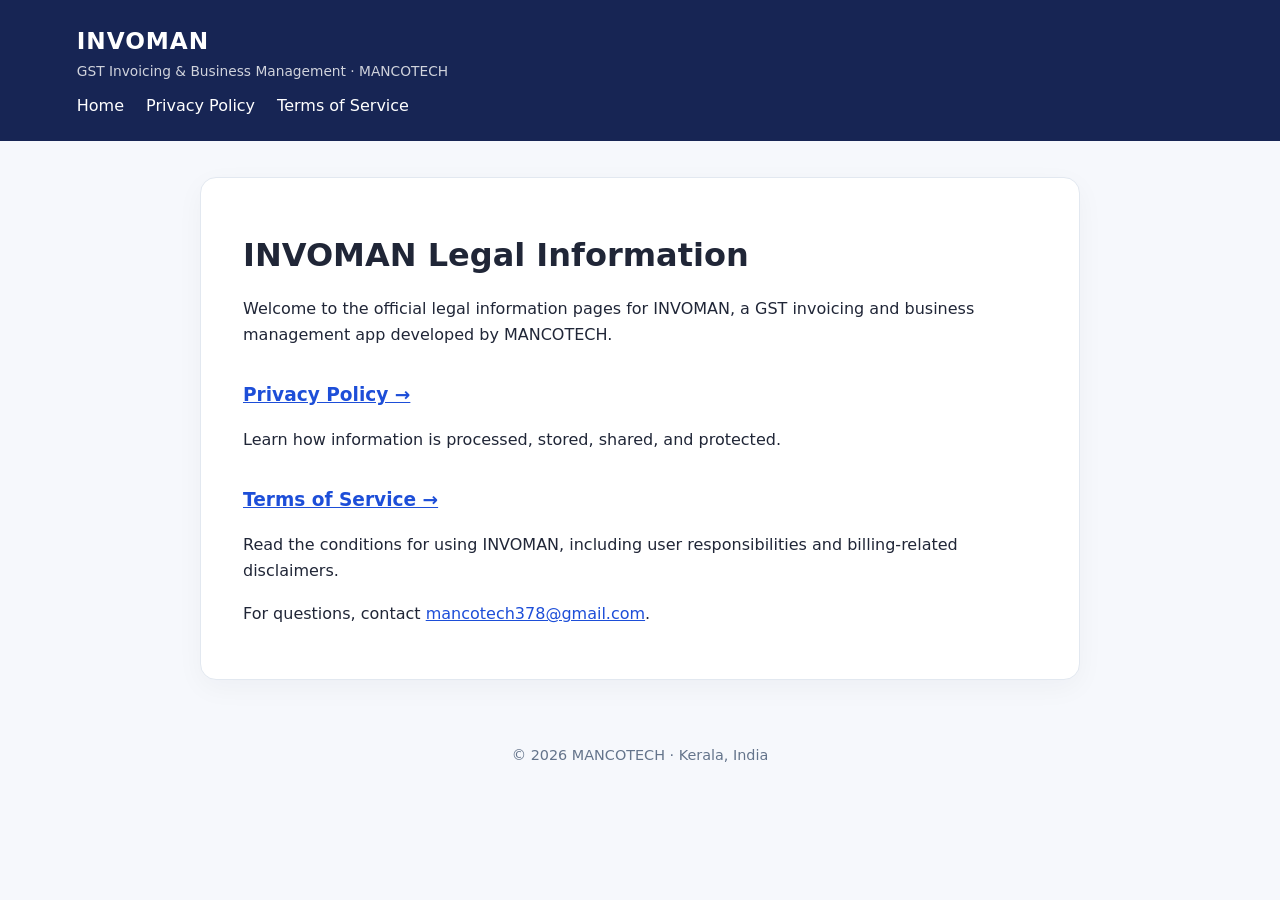
==== index.html @ ba594bb5 "Add files via upload" ====
<!doctype html><html lang="en"><head><meta charset="utf-8"><meta name="viewport" content="width=device-width,initial-scale=1"><meta name="description" content="INVOMAN legal information by MANCOTECH"><title>INVOMAN | Legal Information</title><link rel="stylesheet" href="style.css"></head><body><header><div class="brand">INVOMAN</div><div class="sub">GST Invoicing &amp; Business Management · MANCOTECH</div><nav><a href="index.html">Home</a><a href="privacy.html">Privacy Policy</a><a href="terms.html">Terms of Service</a></nav></header><main><h1>INVOMAN Legal Information</h1><p>Welcome to the official legal information pages for INVOMAN, a GST invoicing and business management app developed by MANCOTECH.</p><h2><a href="privacy.html">Privacy Policy →</a></h2><p>Learn how information is processed, stored, shared, and protected.</p><h2><a href="terms.html">Terms of Service →</a></h2><p>Read the conditions for using INVOMAN, including user responsibilities and billing-related disclaimers.</p><p>For questions, contact <a href="mailto:mancotech378@gmail.com">mancotech378@gmail.com</a>.</p></main><footer>© 2026 MANCOTECH · Kerala, India</footer></body></html>
---- style.css ----
:root{color-scheme:light;font-family:system-ui,-apple-system,Segoe UI,Roboto,Arial,sans-serif;color:#202637;background:#f6f8fc}*{box-sizing:border-box}body{margin:0;line-height:1.65}header{background:#172554;color:white;padding:22px 6%}header a{color:#fff;text-decoration:none}.brand{font-size:1.45rem;font-weight:800;letter-spacing:.04em}.sub{font-size:.86rem;opacity:.8}nav{margin-top:10px;display:flex;gap:22px;flex-wrap:wrap}main{max-width:880px;margin:36px auto;padding:36px 42px;background:white;border:1px solid #e2e8f0;border-radius:16px;box-shadow:0 8px 28px #0f172a0a}h1{font-size:2rem;line-height:1.2}h2{margin-top:32px;color:#172554;font-size:1.16rem}a{color:#1d4ed8}li{margin:4px 0}.meta{color:#64748b;font-size:.94rem}.notice{padding:12px 16px;background:#eff6ff;border-left:4px solid #2563eb;border-radius:6px}footer{text-align:center;padding:28px 16px;color:#64748b;font-size:.9rem}@media(max-width:650px){main{margin:12px;padding:22px 19px;border-radius:10px}h1{font-size:1.65rem}}
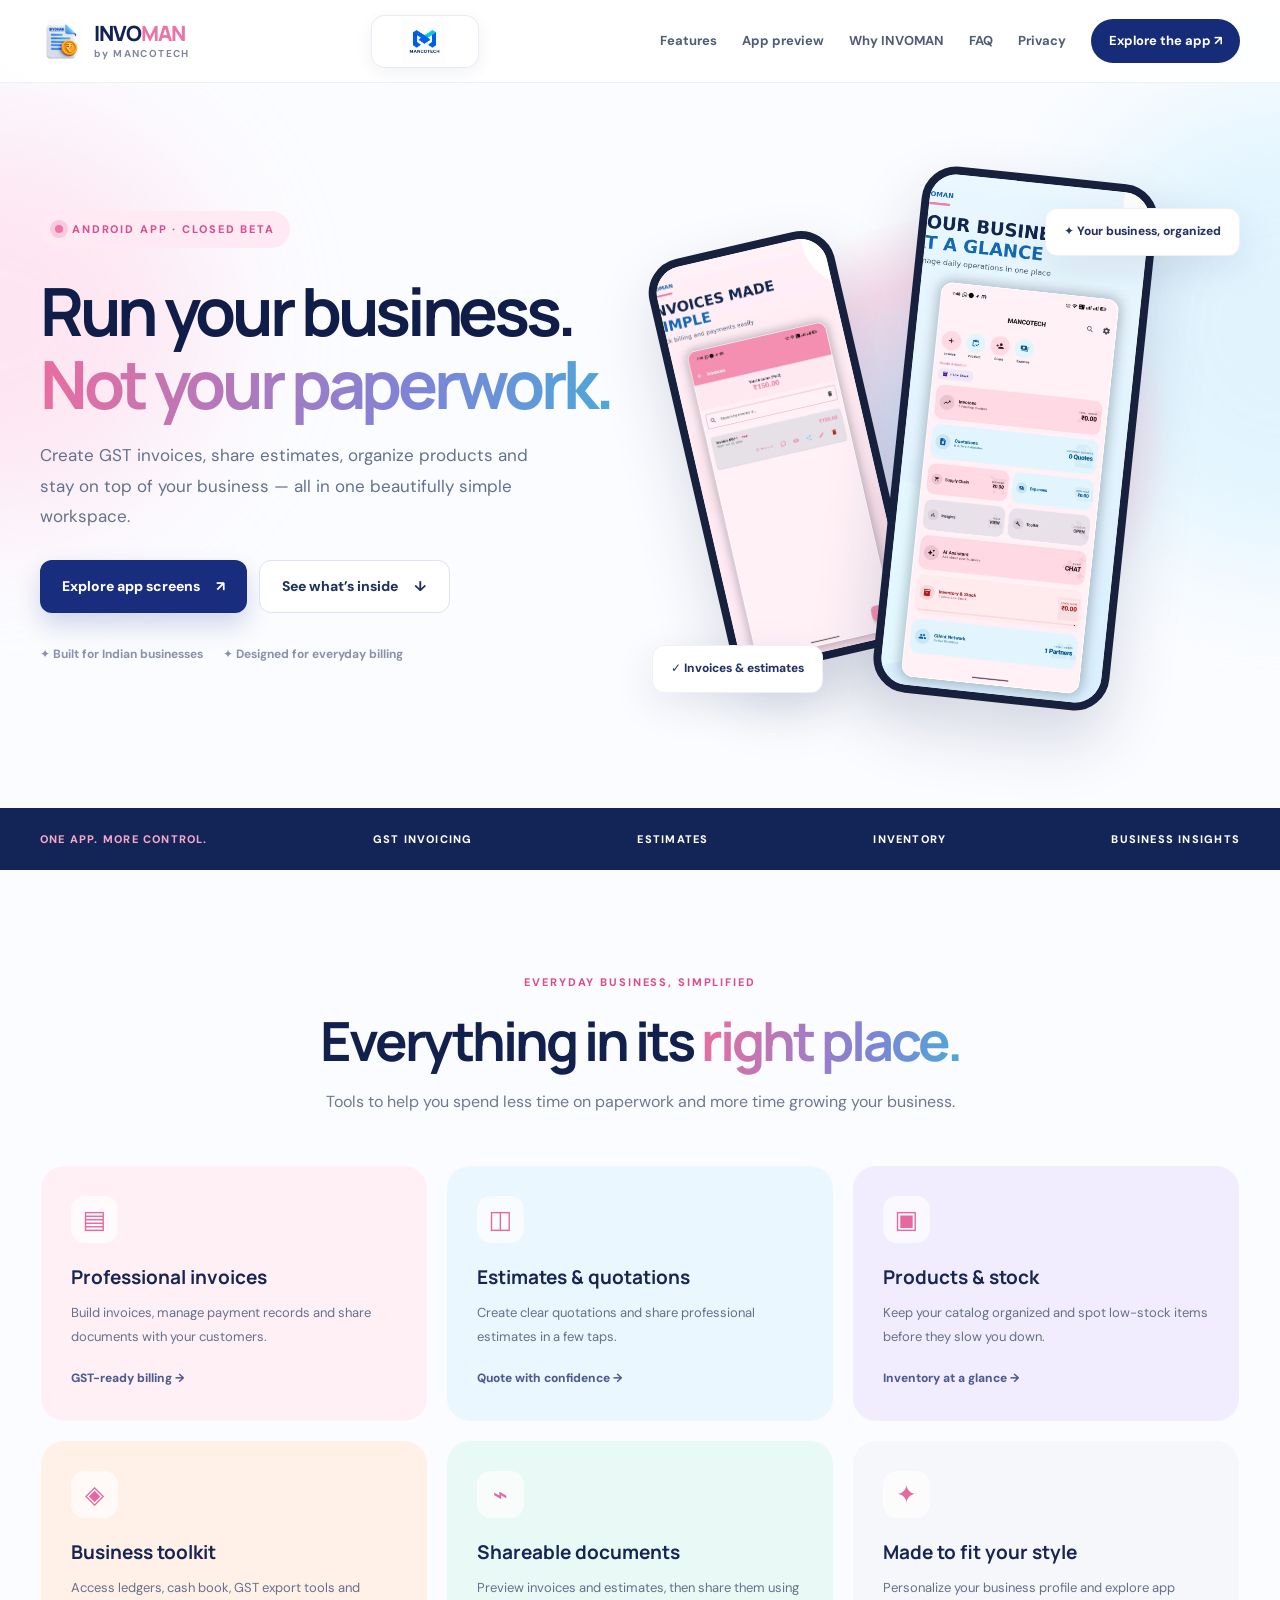
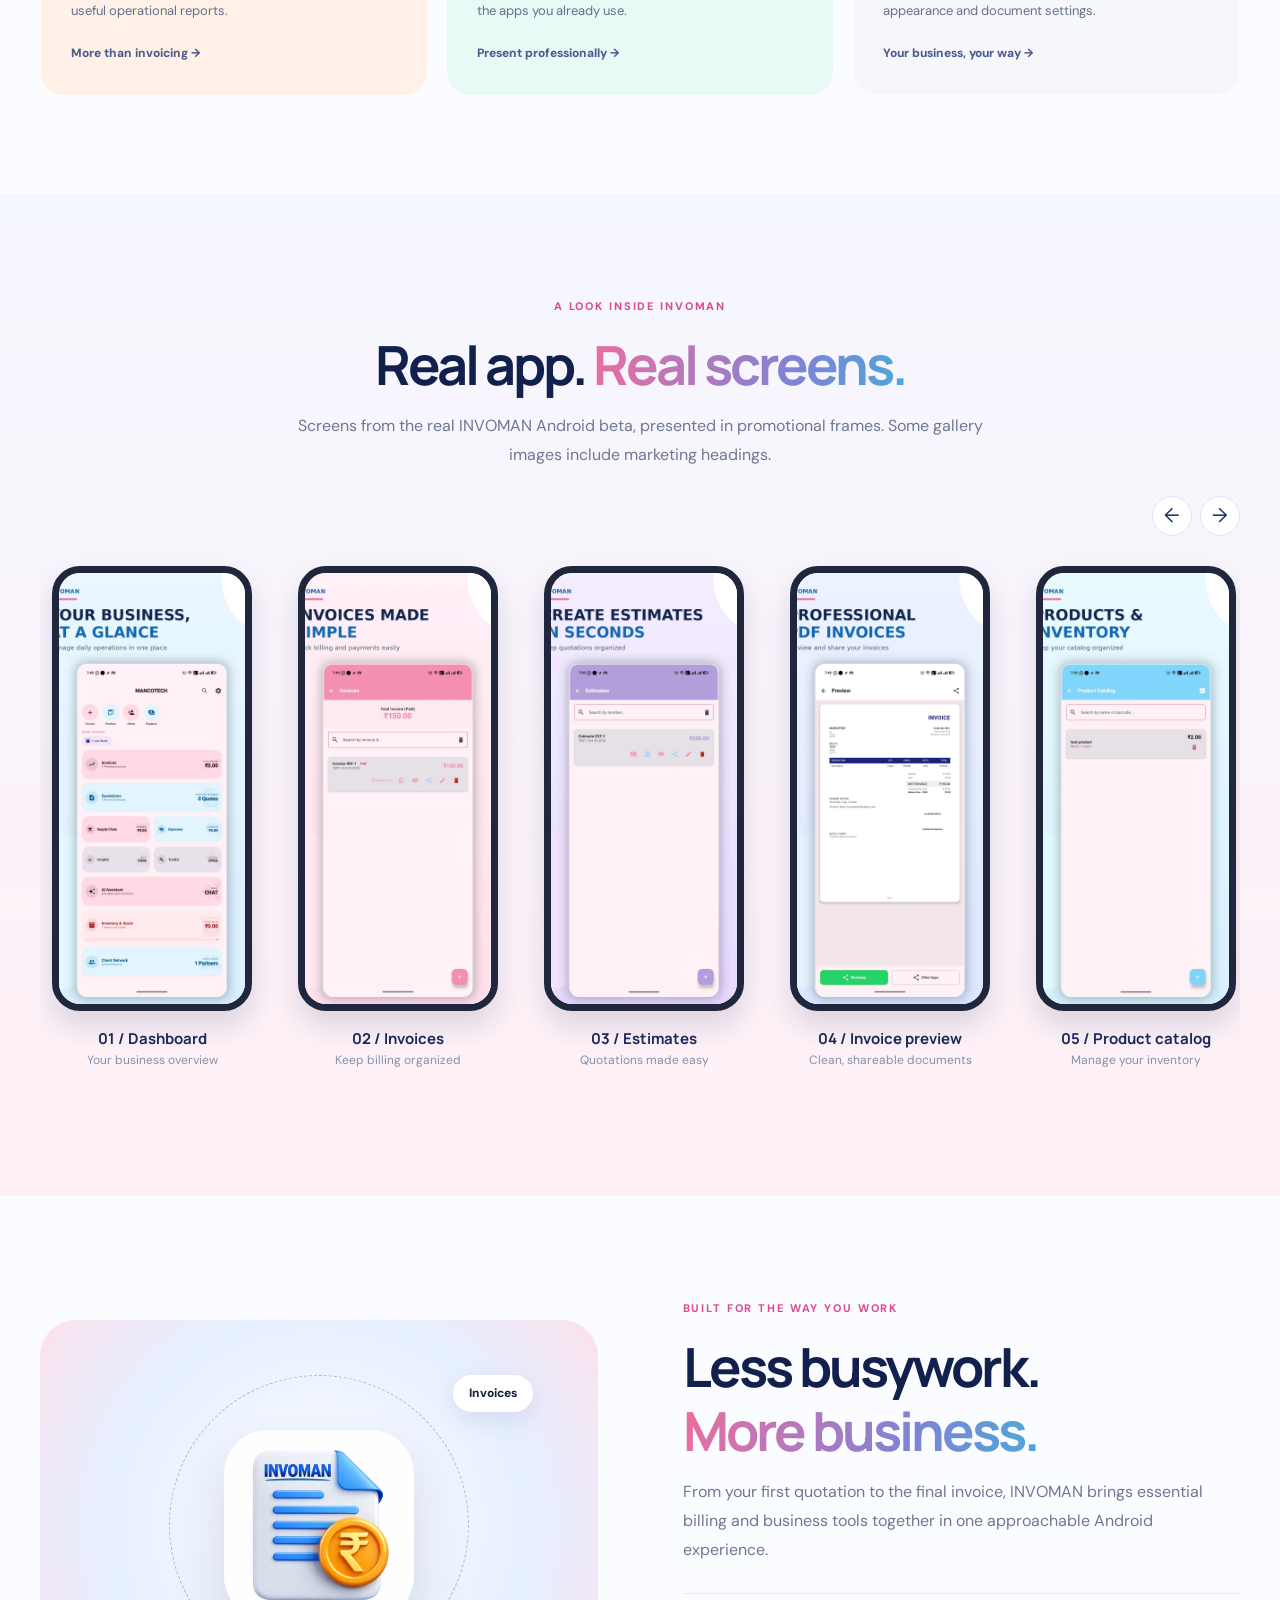
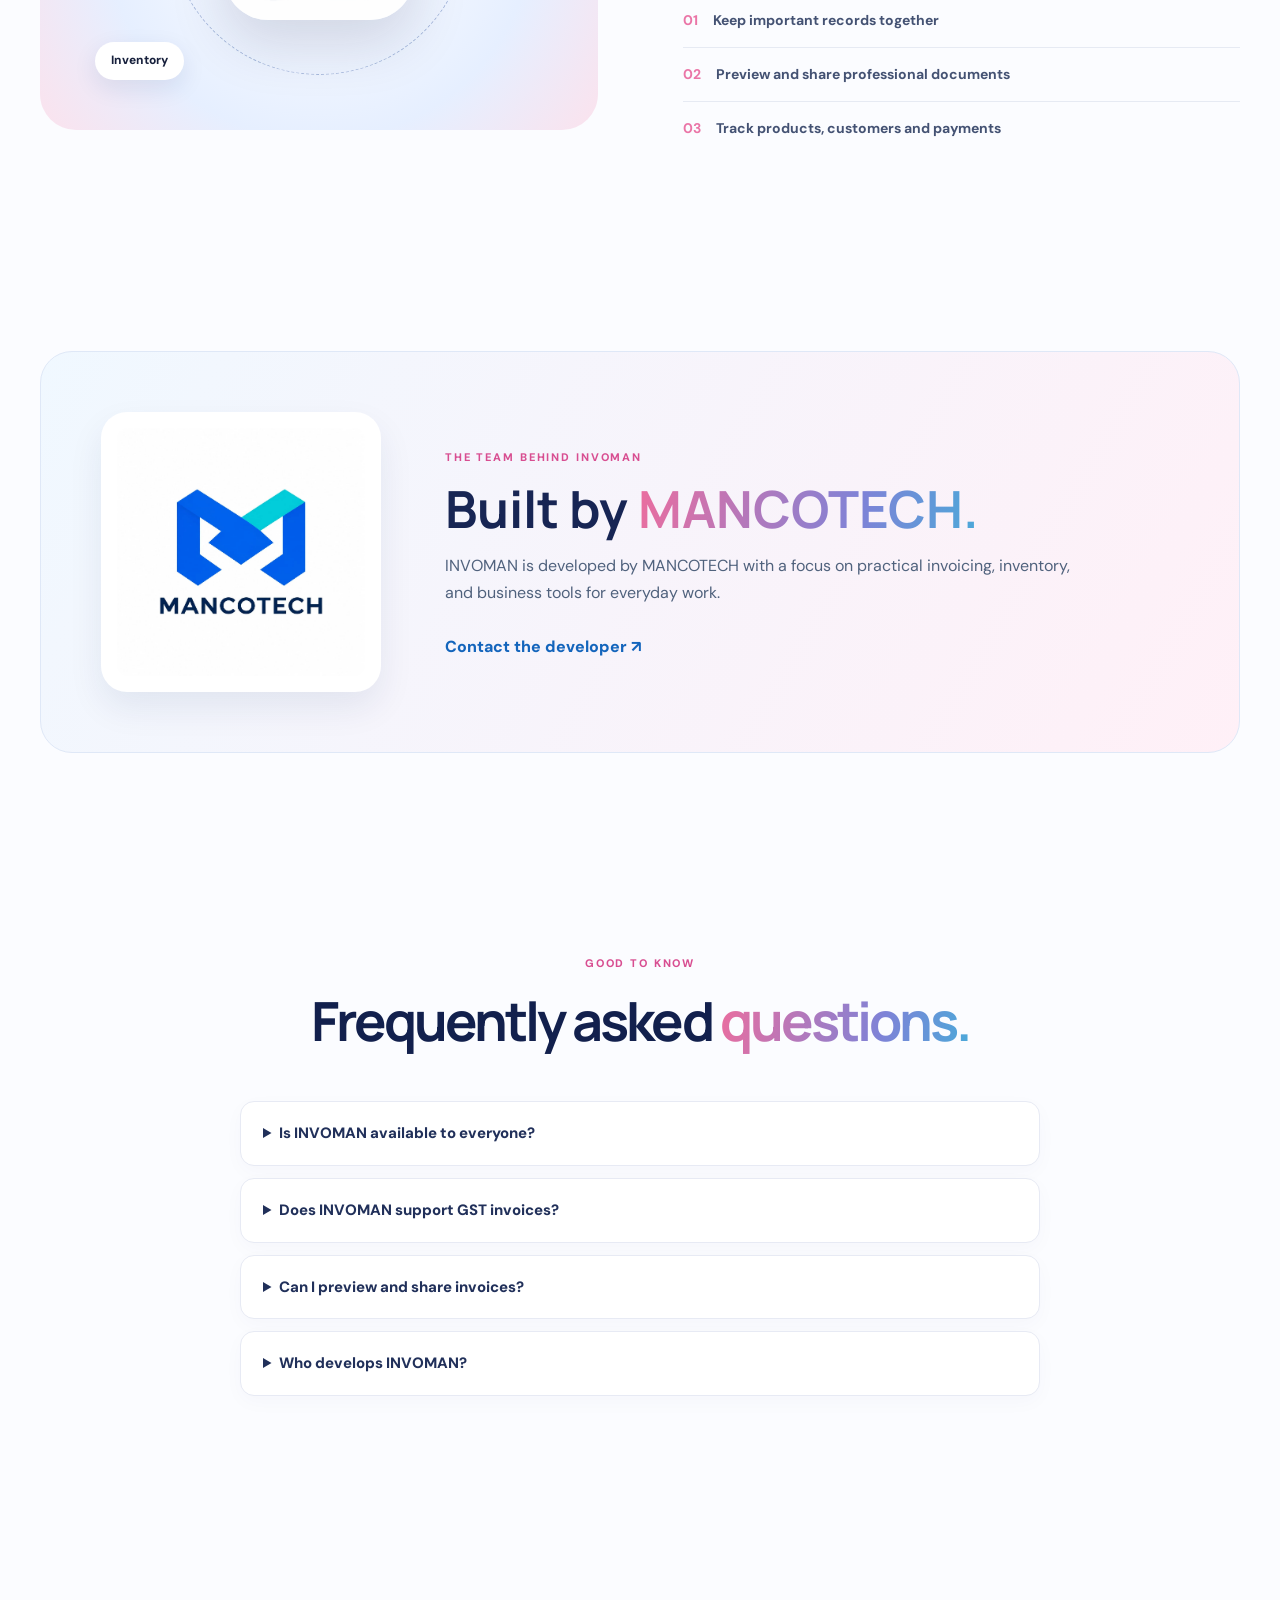
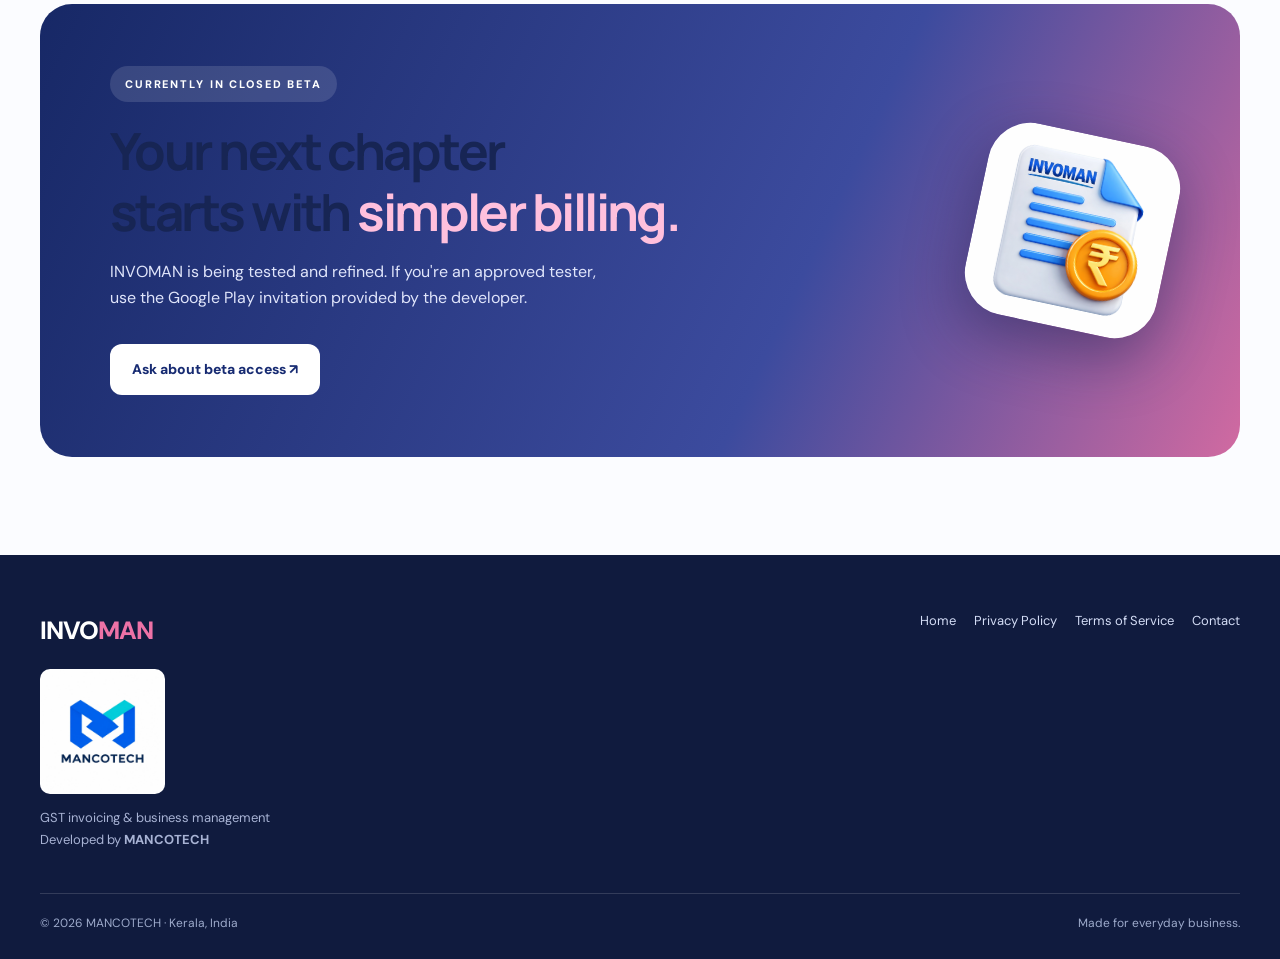
==== commit a87f816a: "Add files via upload" ====
--- a/index.html
+++ b/index.html
@@ -1 +1,14 @@
-<!doctype html><html lang="en"><head><meta charset="utf-8"><meta name="viewport" content="width=device-width,initial-scale=1"><meta name="description" content="INVOMAN legal information by MANCOTECH"><title>INVOMAN | Legal Information</title><link rel="stylesheet" href="style.css"></head><body><header><div class="brand">INVOMAN</div><div class="sub">GST Invoicing &amp; Business Management · MANCOTECH</div><nav><a href="index.html">Home</a><a href="privacy.html">Privacy Policy</a><a href="terms.html">Terms of Service</a></nav></header><main><h1>INVOMAN Legal Information</h1><p>Welcome to the official legal information pages for INVOMAN, a GST invoicing and business management app developed by MANCOTECH.</p><h2><a href="privacy.html">Privacy Policy →</a></h2><p>Learn how information is processed, stored, shared, and protected.</p><h2><a href="terms.html">Terms of Service →</a></h2><p>Read the conditions for using INVOMAN, including user responsibilities and billing-related disclaimers.</p><p>For questions, contact <a href="mailto:mancotech378@gmail.com">mancotech378@gmail.com</a>.</p></main><footer>© 2026 MANCOTECH · Kerala, India</footer></body></html>
+<!doctype html>
+<html lang="en"><head><meta charset="utf-8"><meta name="viewport" content="width=device-width,initial-scale=1"><meta name="theme-color" content="#0e1534"><meta name="description" content="INVOMAN by MANCOTECH — GST invoices, estimates, inventory and business management in one Android app."><meta property="og:title" content="INVOMAN — Smarter business, simpler billing"><meta property="og:description" content="Invoices, estimates, inventory and business insights in one place."><meta property="og:image" content="assets/invoman-icon.png"><title>INVOMAN | Smart Invoicing & Business Management</title><link rel="icon" href="assets/invoman-icon.png"><link rel="stylesheet" href="style.css"><script defer src="main.js"></script></head>
+<body class="landing"><div class="ambient ambient-one"></div><div class="ambient ambient-two"></div>
+<header class="site-header"><div class="wrap header-inner"><a class="brand-link" href="index.html" aria-label="INVOMAN home"><img src="assets/invoman-icon.png" alt="INVOMAN app icon"><span>INVO<span class="brand-pink">MAN</span><small>by <strong>MANCOTECH</strong></small></span></a><a class="maker-logo" href="#developer" aria-label="MANCOTECH developer"><img src="assets/mancotech-logo.webp" alt="MANCOTECH official logo"></a><button class="menu-toggle" aria-label="Open navigation" aria-expanded="false">☰</button><nav class="site-nav" aria-label="Main navigation"><a href="#features">Features</a><a href="#screenshots">App preview</a><a href="#why">Why INVOMAN</a><a href="#faq">FAQ</a><a href="privacy.html">Privacy</a><a class="nav-cta" href="#download">Explore the app ↗</a></nav></div></header>
+<main><section class="hero wrap"><div class="hero-copy"><span class="eyebrow"><span class="pulse"></span> ANDROID APP · CLOSED BETA</span><h1>Run your business.<br><span class="gradient-text">Not your paperwork.</span></h1><p class="hero-desc">Create GST invoices, share estimates, organize products and stay on top of your business — all in one beautifully simple workspace.</p><div class="hero-actions"><a class="btn btn-primary" href="#screenshots">Explore app screens <span>↗</span></a><a class="btn btn-outline" href="#features">See what’s inside <span>↓</span></a></div><div class="hero-trust"><span>✦ Built for Indian businesses</span><span>✦ Designed for everyday billing</span></div></div><div class="hero-art" aria-label="INVOMAN app preview"><div class="hero-glow"></div><div class="floating-chip chip-top">✦ Your business, organized</div><div class="phone phone-main"><img src="assets/screenshots/dashboard.webp" alt="Actual INVOMAN dashboard screenshot"></div><div class="phone phone-side"><img src="assets/screenshots/invoices.webp" alt="Actual INVOMAN invoice list screenshot"></div><div class="floating-chip chip-bottom">✓ Invoices & estimates</div></div></section>
+<section class="strip"><div class="wrap strip-inner"><span>ONE APP. MORE CONTROL.</span><span>GST INVOICING</span><span>ESTIMATES</span><span>INVENTORY</span><span>BUSINESS INSIGHTS</span></div></section>
+<section class="section wrap" id="features"><div class="section-heading"><span class="kicker">EVERYDAY BUSINESS, SIMPLIFIED</span><h2>Everything in its <span class="gradient-text">right place.</span></h2><p>Tools to help you spend less time on paperwork and more time growing your business.</p></div><div class="features-grid"><article class="feature-card pink"><div class="feature-icon">▤</div><h3>Professional invoices</h3><p>Build invoices, manage payment records and share documents with your customers.</p><span>GST-ready billing →</span></article><article class="feature-card blue"><div class="feature-icon">◫</div><h3>Estimates & quotations</h3><p>Create clear quotations and share professional estimates in a few taps.</p><span>Quote with confidence →</span></article><article class="feature-card lavender"><div class="feature-icon">▣</div><h3>Products & stock</h3><p>Keep your catalog organized and spot low-stock items before they slow you down.</p><span>Inventory at a glance →</span></article><article class="feature-card peach"><div class="feature-icon">◈</div><h3>Business toolkit</h3><p>Access ledgers, cash book, GST export tools and useful operational reports.</p><span>More than invoicing →</span></article><article class="feature-card mint"><div class="feature-icon">⌁</div><h3>Shareable documents</h3><p>Preview invoices and estimates, then share them using the apps you already use.</p><span>Present professionally →</span></article><article class="feature-card white"><div class="feature-icon">✦</div><h3>Made to fit your style</h3><p>Personalize your business profile and explore app appearance and document settings.</p><span>Your business, your way →</span></article></div></section>
+<section class="section gallery-section" id="screenshots"><div class="wrap"><div class="section-heading"><span class="kicker">A LOOK INSIDE INVOMAN</span><h2>Real app. <span class="gradient-text">Real screens.</span></h2><p>Screens from the real INVOMAN Android beta, presented in promotional frames. Some gallery images include marketing headings.</p></div><div class="gallery-controls"><button class="gallery-arrow" id="prev" aria-label="Scroll screenshots left">←</button><button class="gallery-arrow" id="next" aria-label="Scroll screenshots right">→</button></div><div class="gallery-track" id="gallery" tabindex="0"><article class="screen-card"><div class="screen-phone"><img loading="lazy" src="assets/screenshots/dashboard.webp" alt="INVOMAN dashboard"></div><h3>01 / Dashboard</h3><p>Your business overview</p></article><article class="screen-card"><div class="screen-phone"><img loading="lazy" src="assets/screenshots/invoices.webp" alt="INVOMAN invoices screen"></div><h3>02 / Invoices</h3><p>Keep billing organized</p></article><article class="screen-card"><div class="screen-phone"><img loading="lazy" src="assets/screenshots/estimates.webp" alt="INVOMAN estimates screen"></div><h3>03 / Estimates</h3><p>Quotations made easy</p></article><article class="screen-card"><div class="screen-phone"><img loading="lazy" src="assets/screenshots/invoice-preview.webp" alt="INVOMAN invoice preview"></div><h3>04 / Invoice preview</h3><p>Clean, shareable documents</p></article><article class="screen-card"><div class="screen-phone"><img loading="lazy" src="assets/screenshots/products.webp" alt="INVOMAN product catalog"></div><h3>05 / Product catalog</h3><p>Manage your inventory</p></article><article class="screen-card"><div class="screen-phone"><img loading="lazy" src="assets/screenshots/toolkit.webp" alt="INVOMAN business toolkit"></div><h3>06 / Business toolkit</h3><p>Useful tools in one place</p></article><article class="screen-card"><div class="screen-phone"><img loading="lazy" src="assets/screenshots/estimate-preview.webp" alt="INVOMAN estimate preview"></div><h3>07 / Estimate preview</h3><p>Professional quotations</p></article><article class="screen-card"><div class="screen-phone"><img loading="lazy" src="assets/screenshots/settings.webp" alt="INVOMAN settings"></div><h3>08 / Settings</h3><p>Make it yours</p></article></div></div></section>
+<section class="section wrap why-section" id="why"><div class="why-art"><div class="why-orbit"></div><img src="assets/invoman-icon.png" alt="INVOMAN official app icon"><span class="orbit-label top">Invoices</span><span class="orbit-label bottom">Inventory</span></div><div class="why-copy"><span class="kicker">BUILT FOR THE WAY YOU WORK</span><h2>Less busywork.<br><span class="gradient-text">More business.</span></h2><p>From your first quotation to the final invoice, INVOMAN brings essential billing and business tools together in one approachable Android experience.</p><div class="why-points"><div><b>01</b><span>Keep important records together</span></div><div><b>02</b><span>Preview and share professional documents</span></div><div><b>03</b><span>Track products, customers and payments</span></div></div></div></section>
+<section class="section wrap developer-section" id="developer"><div class="developer-card"><div class="developer-logo"><img loading="lazy" src="assets/mancotech-logo.webp" alt="Official MANCOTECH company logo"></div><div><span class="kicker">THE TEAM BEHIND INVOMAN</span><h2>Built by <span class="gradient-text">MANCOTECH.</span></h2><p>INVOMAN is developed by MANCOTECH with a focus on practical invoicing, inventory, and business tools for everyday work.</p><a href="mailto:mancotech378@gmail.com" class="developer-contact">Contact the developer ↗</a></div></div></section>
+<section class="section wrap" id="faq"><div class="section-heading"><span class="kicker">GOOD TO KNOW</span><h2>Frequently asked <span class="gradient-text">questions.</span></h2></div><div class="faq-list"><details><summary>Is INVOMAN available to everyone?</summary><p>INVOMAN is currently in Google Play closed beta. Access is limited to approved testers while we improve the experience ahead of a wider release.</p></details><details><summary>Does INVOMAN support GST invoices?</summary><p>Yes. INVOMAN includes tools for creating GST-related invoices and estimates. Always review the tax information before issuing a document.</p></details><details><summary>Can I preview and share invoices?</summary><p>Yes. INVOMAN provides document previews and sharing options, including sharing through compatible apps on your device.</p></details><details><summary>Who develops INVOMAN?</summary><p>INVOMAN is developed by MANCOTECH. For questions, contact <a href="mailto:mancotech378@gmail.com">mancotech378@gmail.com</a>.</p></details></div></section>
+<section class="section wrap"><div class="download-panel" id="download"><div><span class="eyebrow light">CURRENTLY IN CLOSED BETA</span><h2>Your next chapter<br>starts with <em>simpler billing.</em></h2><p>INVOMAN is being tested and refined. If you're an approved tester, use the Google Play invitation provided by the developer.</p><a class="btn btn-white" href="mailto:mancotech378@gmail.com?subject=INVOMAN%20Beta%20Access">Ask about beta access ↗</a></div><img src="assets/invoman-icon.png" alt="INVOMAN app icon"></div></section></main>
+<footer class="footer"><div class="wrap footer-inner"><div><div class="footer-brand">INVO<span>MAN</span></div><img class="footer-maker-logo" src="assets/mancotech-logo.webp" alt="MANCOTECH company logo"><p>GST invoicing & business management<br>Developed by <strong>MANCOTECH</strong></p></div><div class="footer-links"><a href="index.html">Home</a><a href="privacy.html">Privacy Policy</a><a href="terms.html">Terms of Service</a><a href="mailto:mancotech378@gmail.com">Contact</a></div><div class="footer-bottom">© 2026 MANCOTECH · Kerala, India <span>Made for everyday business.</span></div></div></footer>
+</body></html>
--- a/style.css
+++ b/style.css
@@ -1 +1,14 @@
-:root{color-scheme:light;font-family:system-ui,-apple-system,Segoe UI,Roboto,Arial,sans-serif;color:#202637;background:#f6f8fc}*{box-sizing:border-box}body{margin:0;line-height:1.65}header{background:#172554;color:white;padding:22px 6%}header a{color:#fff;text-decoration:none}.brand{font-size:1.45rem;font-weight:800;letter-spacing:.04em}.sub{font-size:.86rem;opacity:.8}nav{margin-top:10px;display:flex;gap:22px;flex-wrap:wrap}main{max-width:880px;margin:36px auto;padding:36px 42px;background:white;border:1px solid #e2e8f0;border-radius:16px;box-shadow:0 8px 28px #0f172a0a}h1{font-size:2rem;line-height:1.2}h2{margin-top:32px;color:#172554;font-size:1.16rem}a{color:#1d4ed8}li{margin:4px 0}.meta{color:#64748b;font-size:.94rem}.notice{padding:12px 16px;background:#eff6ff;border-left:4px solid #2563eb;border-radius:6px}footer{text-align:center;padding:28px 16px;color:#64748b;font-size:.9rem}@media(max-width:650px){main{margin:12px;padding:22px 19px;border-radius:10px}h1{font-size:1.65rem}}
+@import url('https://fonts.googleapis.com/css2?family=DM+Sans:wght@400;500;600;700;800&family=Manrope:wght@400;500;600;700;800&display=swap');:root{font-family:'DM Sans',system-ui,-apple-system,Segoe UI,sans-serif;color:#17203c;background:#fff;scroll-behavior:smooth}*{box-sizing:border-box}body{margin:0;line-height:1.65}a{color:#4059bc}img{max-width:100%}button{font:inherit}header{background:#172554;color:#fff;padding:22px 6%}header a{color:#fff;text-decoration:none}.brand{font-size:1.45rem;font-weight:800;letter-spacing:.04em}.sub{font-size:.86rem;opacity:.8}nav{margin-top:10px;display:flex;gap:22px;flex-wrap:wrap}main{max-width:880px;margin:36px auto;padding:36px 42px;background:#fff;border:1px solid #e2e8f0;border-radius:16px;box-shadow:0 8px 28px #0f172a0a}h1,h2,h3{font-family:Manrope,system-ui,sans-serif;line-height:1.18}h1{font-size:2rem}h2{margin-top:32px;color:#172554;font-size:1.16rem}li{margin:4px 0}.meta{color:#64748b;font-size:.94rem}.notice{padding:12px 16px;background:#eff6ff;border-left:4px solid #2563eb;border-radius:6px}footer{text-align:center;padding:28px 16px;color:#64748b;font-size:.9rem}body.landing{background:#fbfcff;overflow-x:hidden}body.landing .wrap{width:min(1200px,calc(100% - 48px));margin-inline:auto}body.landing main{max-width:none;margin:0;padding:0;background:transparent;border:0;border-radius:0;box-shadow:none}body.landing .site-header{position:relative;z-index:10;background:#ffffffdf;backdrop-filter:blur(16px);border-bottom:1px solid #edf0f8;padding:0;color:#142045;position:sticky;top:0}body.landing .header-inner{height:82px;display:flex;align-items:center;justify-content:space-between;gap:24px}.brand-link{display:flex;align-items:center;gap:11px;text-decoration:none;color:#122256;font-family:Manrope,sans-serif;font-size:21px;font-weight:800;letter-spacing:-.045em;line-height:1}.brand-link img{width:43px;height:43px;border-radius:12px;object-fit:cover}.brand-link small{display:block;font-family:'DM Sans',sans-serif;font-size:10px;font-weight:700;letter-spacing:.14em;margin-top:5px;color:#7d86a2}.brand-pink,.footer-brand span{color:#ed72a6}.site-nav{display:flex;align-items:center;gap:25px;margin:0}.site-nav a{font-size:13px;color:#515c77;font-weight:700;text-decoration:none;white-space:nowrap}.site-nav a:hover{color:#d94c91}.site-nav .nav-cta{background:#172c79;color:white;padding:11px 18px;border-radius:999px}.menu-toggle{display:none;border:0;background:transparent;color:#1d2752;font-size:24px}.ambient{position:absolute;pointer-events:none;filter:blur(65px);border-radius:50%;opacity:.55}.ambient-one{width:470px;height:400px;background:#ffd4e6;top:120px;left:-260px}.ambient-two{width:480px;height:480px;background:#cceefe;top:90px;right:-250px}.hero{min-height:650px;display:grid;grid-template-columns:1fr 1fr;align-items:center;gap:24px;padding-top:70px;padding-bottom:85px}.hero-copy{position:relative;z-index:2}.eyebrow,.kicker{display:inline-flex;align-items:center;gap:9px;font-size:11px;letter-spacing:.17em;font-weight:800;color:#d84e91}.eyebrow{background:#ffe9f3;padding:9px 15px;border-radius:100px}.pulse{height:8px;width:8px;border-radius:50%;background:#ed74a6;box-shadow:0 0 0 5px #f9c9dd}.hero h1{font-size:clamp(44px,5.2vw,75px);letter-spacing:-.065em;margin:26px 0 20px;color:#101d48;line-height:1.1}.gradient-text{background:linear-gradient(100deg,#ec6d9e,#7e83d7 65%,#4ba9d9);background-clip:text;-webkit-background-clip:text;color:transparent}.hero-desc{max-width:515px;font-size:17px;color:#64718d;line-height:1.8}.hero-actions{display:flex;flex-wrap:wrap;gap:12px;margin-top:28px}.btn{display:inline-flex;align-items:center;justify-content:center;gap:16px;padding:14px 22px;border-radius:12px;text-decoration:none;font-size:14px;font-weight:800;transition:transform .2s,box-shadow .2s}.btn:hover{transform:translateY(-3px)}.btn-primary{background:#192d7e;color:white;box-shadow:0 12px 26px #263c9833}.btn-outline{background:white;color:#20315d;border:1px solid #dce2f0}.hero-trust{display:flex;flex-wrap:wrap;gap:20px;margin-top:32px;color:#8a91a9;font-size:12px;font-weight:700}.hero-art{height:570px;position:relative;display:flex;align-items:center;justify-content:center}.hero-glow{position:absolute;width:450px;height:440px;background:radial-gradient(circle,#d4eaff 0,#fae0ee 50%,transparent 72%);border-radius:50%}.phone{position:absolute;overflow:hidden;border:8px solid #17213d;border-radius:35px;background:#fff;box-shadow:0 30px 65px #1725542b}.phone img{width:100%;height:100%;display:block;object-fit:cover}.phone-main{width:237px;height:529px;transform:rotate(6deg);z-index:2;right:18%}.phone-side{width:190px;height:424px;transform:rotate(-13deg);left:6%;top:87px;z-index:1}.floating-chip{position:absolute;z-index:3;background:#fff;padding:13px 18px;border:1px solid #eff0f7;border-radius:12px;box-shadow:0 12px 40px #14245b1a;font-size:12px;font-weight:800;color:#253264}.chip-top{right:0;top:55px}.chip-bottom{bottom:30px;left:0}.strip{background:#132457;color:#fff}.strip-inner{display:flex;align-items:center;justify-content:space-between;flex-wrap:wrap;gap:20px;padding:22px 0;font-size:11px;letter-spacing:.11em;font-weight:800}.strip-inner span:first-child{color:#f7a8c8}.section{padding-top:98px;padding-bottom:98px;scroll-margin-top:85px}.section-heading{text-align:center;max-width:730px;margin:0 auto 48px}.section-heading h2,.why-copy h2{font-size:clamp(34px,4.4vw,54px);letter-spacing:-.055em;color:#12204d;margin:14px 0}.section-heading p,.why-copy p{color:#6e7891;font-size:16px;line-height:1.8}.features-grid{display:grid;grid-template-columns:repeat(3,1fr);gap:18px}.feature-card{min-height:250px;border-radius:24px;padding:30px;border:1px solid #ffffffc7;transition:transform .2s}.feature-card:hover{transform:translateY(-5px)}.feature-card.pink{background:#fff0f6}.feature-card.blue{background:#eaf7ff}.feature-card.lavender{background:#f1edff}.feature-card.peach{background:#fff1e8}.feature-card.mint{background:#e9f9f6}.feature-card.white{background:#f6f7fb}.feature-icon{display:grid;place-items:center;width:47px;height:47px;background:#ffffffb0;border-radius:14px;color:#e5699e;font-size:25px;font-weight:800}.feature-card h3{font-size:19px;color:#172553;margin:23px 0 10px}.feature-card p{font-size:13px;color:#65708b;line-height:1.8}.feature-card span{display:inline-block;margin-top:8px;font-size:12px;color:#4b5b8e;font-weight:800}.gallery-section{background:linear-gradient(180deg,#f5f7ff,#fff0f6);overflow:hidden}.gallery-controls{display:flex;justify-content:flex-end;gap:8px;margin:-22px 0 18px}.gallery-arrow{width:40px;height:40px;border-radius:50%;border:1px solid #dfe3f2;background:#fff;color:#213363;cursor:pointer;font-size:20px}.gallery-track{display:flex;gap:22px;overflow-x:auto;scroll-snap-type:x mandatory;padding:12px 5px 25px;scrollbar-width:thin;scrollbar-color:#e1bad1 transparent}.screen-card{flex:0 0 224px;scroll-snap-align:start}.screen-phone{height:445px;width:200px;overflow:hidden;margin:auto;border:7px solid #20263c;border-radius:28px;box-shadow:0 15px 28px #18265725;background:white}.screen-phone img{width:100%;height:100%;object-fit:cover;display:block}.screen-card h3{font-size:15px;text-align:center;margin:19px 0 0;color:#1b2959}.screen-card p{text-align:center;margin:3px 0;color:#8490aa;font-size:12px}.why-section{display:grid;grid-template-columns:1fr 1fr;align-items:center;gap:85px}.why-art{height:410px;border-radius:36px;background:radial-gradient(circle at center,#fff,#e6efff 62%,#fbe2ed);display:grid;place-items:center;position:relative;overflow:hidden}.why-art img{width:190px;height:190px;object-fit:cover;border-radius:44px;box-shadow:0 24px 55px #18255a29;z-index:1}.why-orbit{position:absolute;width:300px;height:300px;border:1px dashed #a5b7db;border-radius:50%}.orbit-label{position:absolute;background:white;padding:9px 16px;border-radius:100px;font-size:12px;font-weight:800;box-shadow:0 8px 25px #12245718}.orbit-label.top{top:55px;right:65px}.orbit-label.bottom{bottom:50px;left:55px}.why-points{margin-top:28px}.why-points div{display:flex;align-items:center;gap:15px;border-top:1px solid #e6eaf3;padding:15px 0;color:#445273;font-size:14px;font-weight:700}.why-points b{color:#ea75a7}.faq-list{max-width:800px;margin:auto}.faq-list details{background:white;border:1px solid #e7eaf4;border-radius:14px;padding:19px 22px;margin:12px 0;box-shadow:0 6px 20px #1c2b5c07}.faq-list summary{font-size:15px;font-weight:800;color:#21305a;cursor:pointer}.faq-list p{color:#68758f;font-size:14px}.download-panel{background:linear-gradient(115deg,#172866,#3c4b9e 63%,#d16aa1);border-radius:32px;display:flex;align-items:center;justify-content:space-between;padding:62px 70px;color:white;overflow:hidden;gap:30px}.download-panel h2{font-size:clamp(32px,4vw,52px);letter-spacing:-.05em;margin:18px 0}.download-panel h2 em{font-style:normal;color:#ffc0dd}.download-panel p{max-width:510px;color:#e0e5fb}.download-panel img{width:195px;height:195px;object-fit:cover;border-radius:43px;transform:rotate(12deg);box-shadow:0 20px 60px #0b1a4770}.eyebrow.light{background:#ffffff21;color:#fff}.btn-white{background:white;color:#172b72;margin-top:16px}body.landing .footer{background:#101b3e;color:#fff;padding:55px 0 25px;text-align:left}body.landing .footer-inner{display:grid;grid-template-columns:1fr 1fr;gap:30px}.footer-brand{font-size:25px;font-weight:800;letter-spacing:-.04em}.footer p{font-size:13px;color:#a8b3d4}.footer-links{display:flex;gap:18px;flex-wrap:wrap;align-items:start;justify-content:flex-end}.footer-links a{color:#d4ddf6;text-decoration:none;font-size:13px}.footer-bottom{grid-column:1/-1;border-top:1px solid #ffffff25;padding-top:20px;display:flex;justify-content:space-between;font-size:12px;color:#9daacb}@media(max-width:1000px){.site-nav{gap:13px}.site-nav a{font-size:12px}.hero h1{font-size:51px}.features-grid{grid-template-columns:repeat(2,1fr)}}@media(max-width:760px){main:not(.landing main){margin:12px;padding:22px 19px;border-radius:10px}h1{font-size:1.65rem}body.landing .wrap{width:min(100% - 32px,1200px)}body.landing .header-inner{height:70px}.menu-toggle{display:block}.site-nav{display:none;position:absolute;top:70px;left:0;right:0;background:white;padding:20px 24px;box-shadow:0 20px 30px #16265a1b;flex-direction:column;align-items:stretch;gap:18px}.site-nav.open{display:flex}.hero{grid-template-columns:1fr;padding-top:55px;padding-bottom:60px;gap:0}.hero h1{font-size:clamp(42px,9vw,60px)}.hero-art{height:490px;margin-top:20px}.phone-main{width:204px;height:455px;right:15%}.phone-side{width:160px;height:356px;left:8%;top:70px}.chip-top{right:0}.chip-bottom{left:0}.strip-inner{justify-content:center;font-size:10px}.section{padding-top:65px;padding-bottom:65px}.features-grid{grid-template-columns:1fr}.feature-card{min-height:215px}.why-section{grid-template-columns:1fr;gap:30px}.why-art{height:330px}.download-panel{padding:40px 27px;flex-direction:column-reverse;align-items:start}.download-panel img{width:110px;height:110px;border-radius:25px}.footer-inner{grid-template-columns:1fr!important}.footer-links{justify-content:flex-start}.footer-bottom{flex-direction:column;gap:8px}.screen-card{flex-basis:202px}.screen-phone{height:401px;width:180px}}@media(prefers-reduced-motion:reduce){*{scroll-behavior:auto!important;transition:none!important}}
+/* Official developer branding */
+.maker-logo{display:flex;align-items:center;justify-content:center;flex:0 0 auto;width:108px;height:53px;border:1px solid rgba(36,81,150,.1);border-radius:14px;background:#fff;overflow:hidden;padding:3px 7px;box-shadow:0 5px 18px rgba(10,34,77,.06)}
+.maker-logo img{display:block;width:100%;height:100%;object-fit:contain}
+.developer-section{scroll-margin-top:100px}
+.developer-card{display:grid;grid-template-columns:minmax(160px,280px) 1fr;gap:clamp(24px,5vw,75px);align-items:center;padding:clamp(22px,5vw,60px);background:linear-gradient(120deg,#f0f8ff,#fff0f7);border:1px solid #dfe8f7;border-radius:32px}
+.developer-logo{background:#fff;border-radius:26px;padding:16px;box-shadow:0 16px 35px rgba(18,43,83,.08)}
+.developer-logo img{width:100%;display:block;border-radius:12px}
+.developer-card h2{margin:10px 0 16px;font-size:clamp(2rem,4vw,3.5rem);line-height:1.1}
+.developer-card p{max-width:650px;line-height:1.7;color:#50627d}
+.developer-contact{display:inline-block;margin-top:12px;font-weight:800;color:#1465bc;text-decoration:none}
+.footer-maker-logo{display:block;width:125px;height:auto;margin:18px 0 10px;border-radius:10px;background:#fff}
+@media(max-width:900px){.maker-logo{width:80px;height:45px}.developer-card{grid-template-columns:1fr}.developer-logo{max-width:230px}}
+@media(max-width:440px){.maker-logo{width:66px;height:40px;padding:2px}.developer-card{border-radius:22px}}
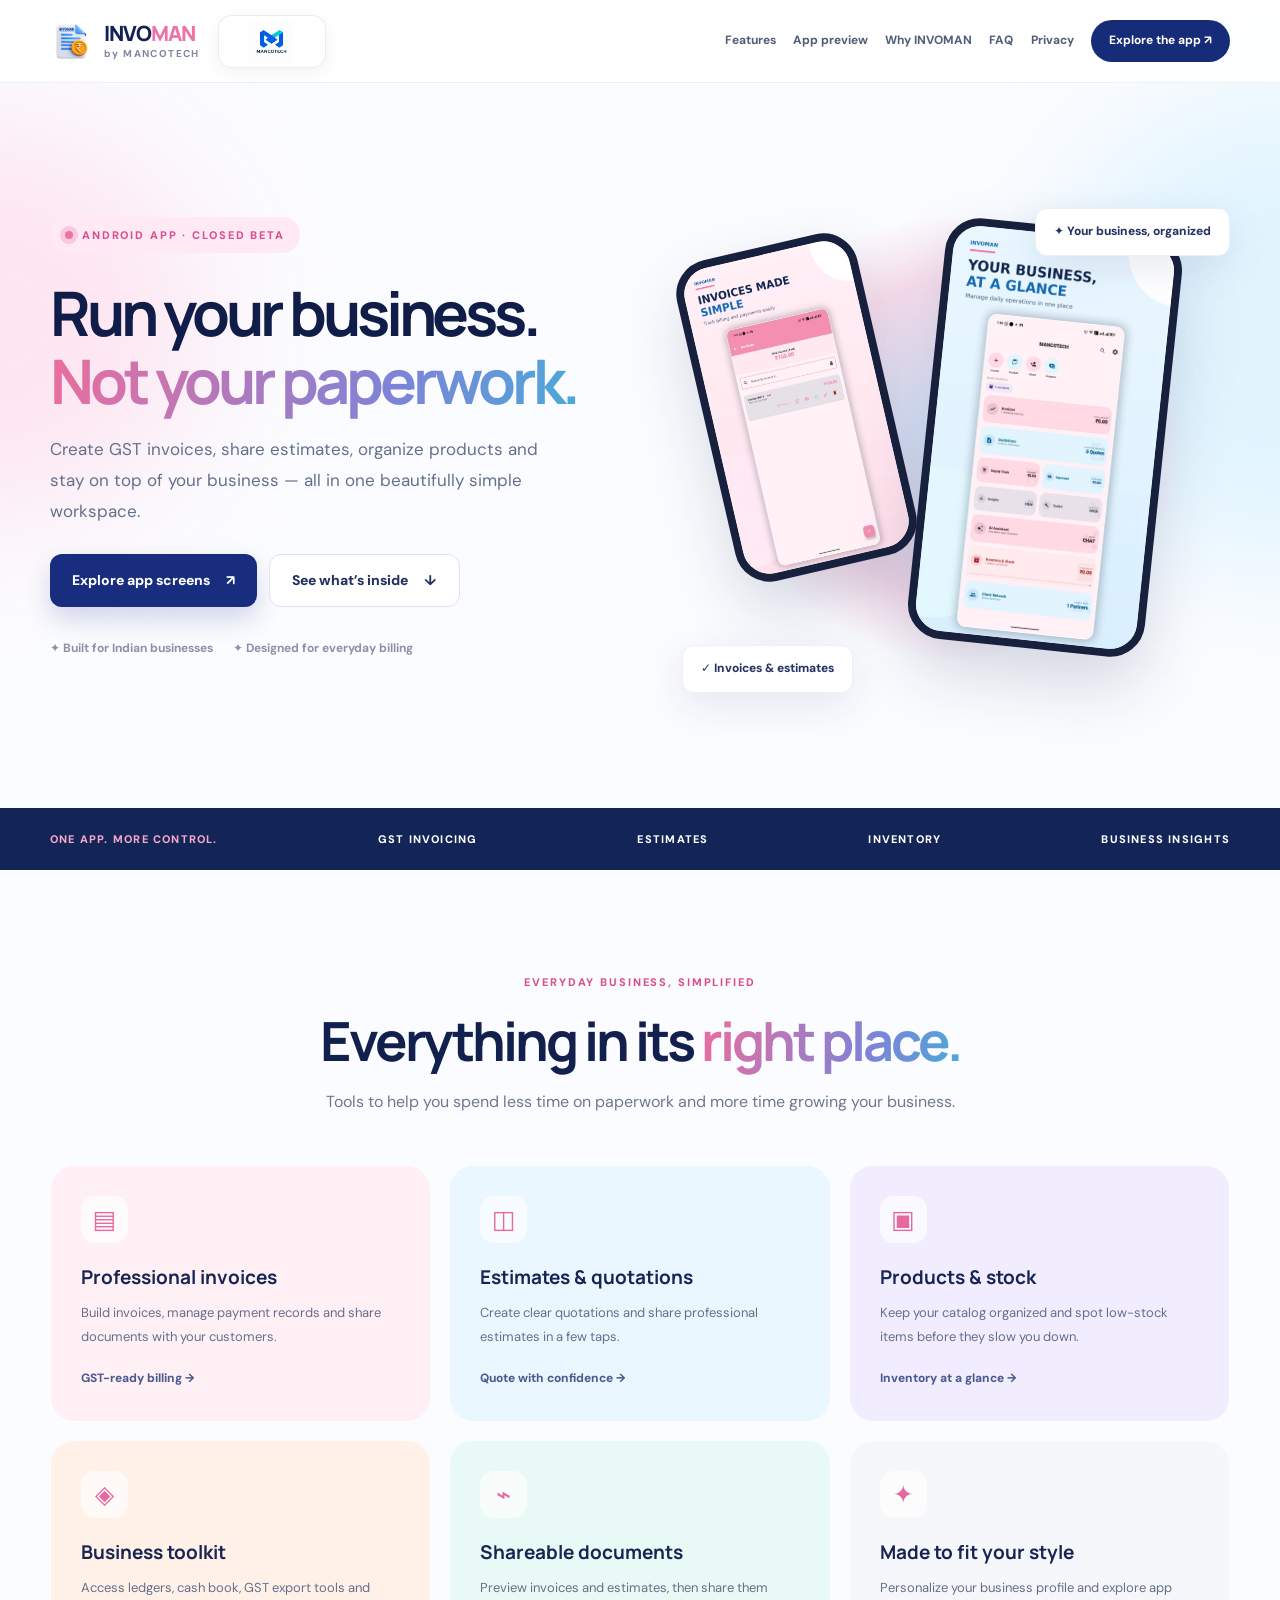
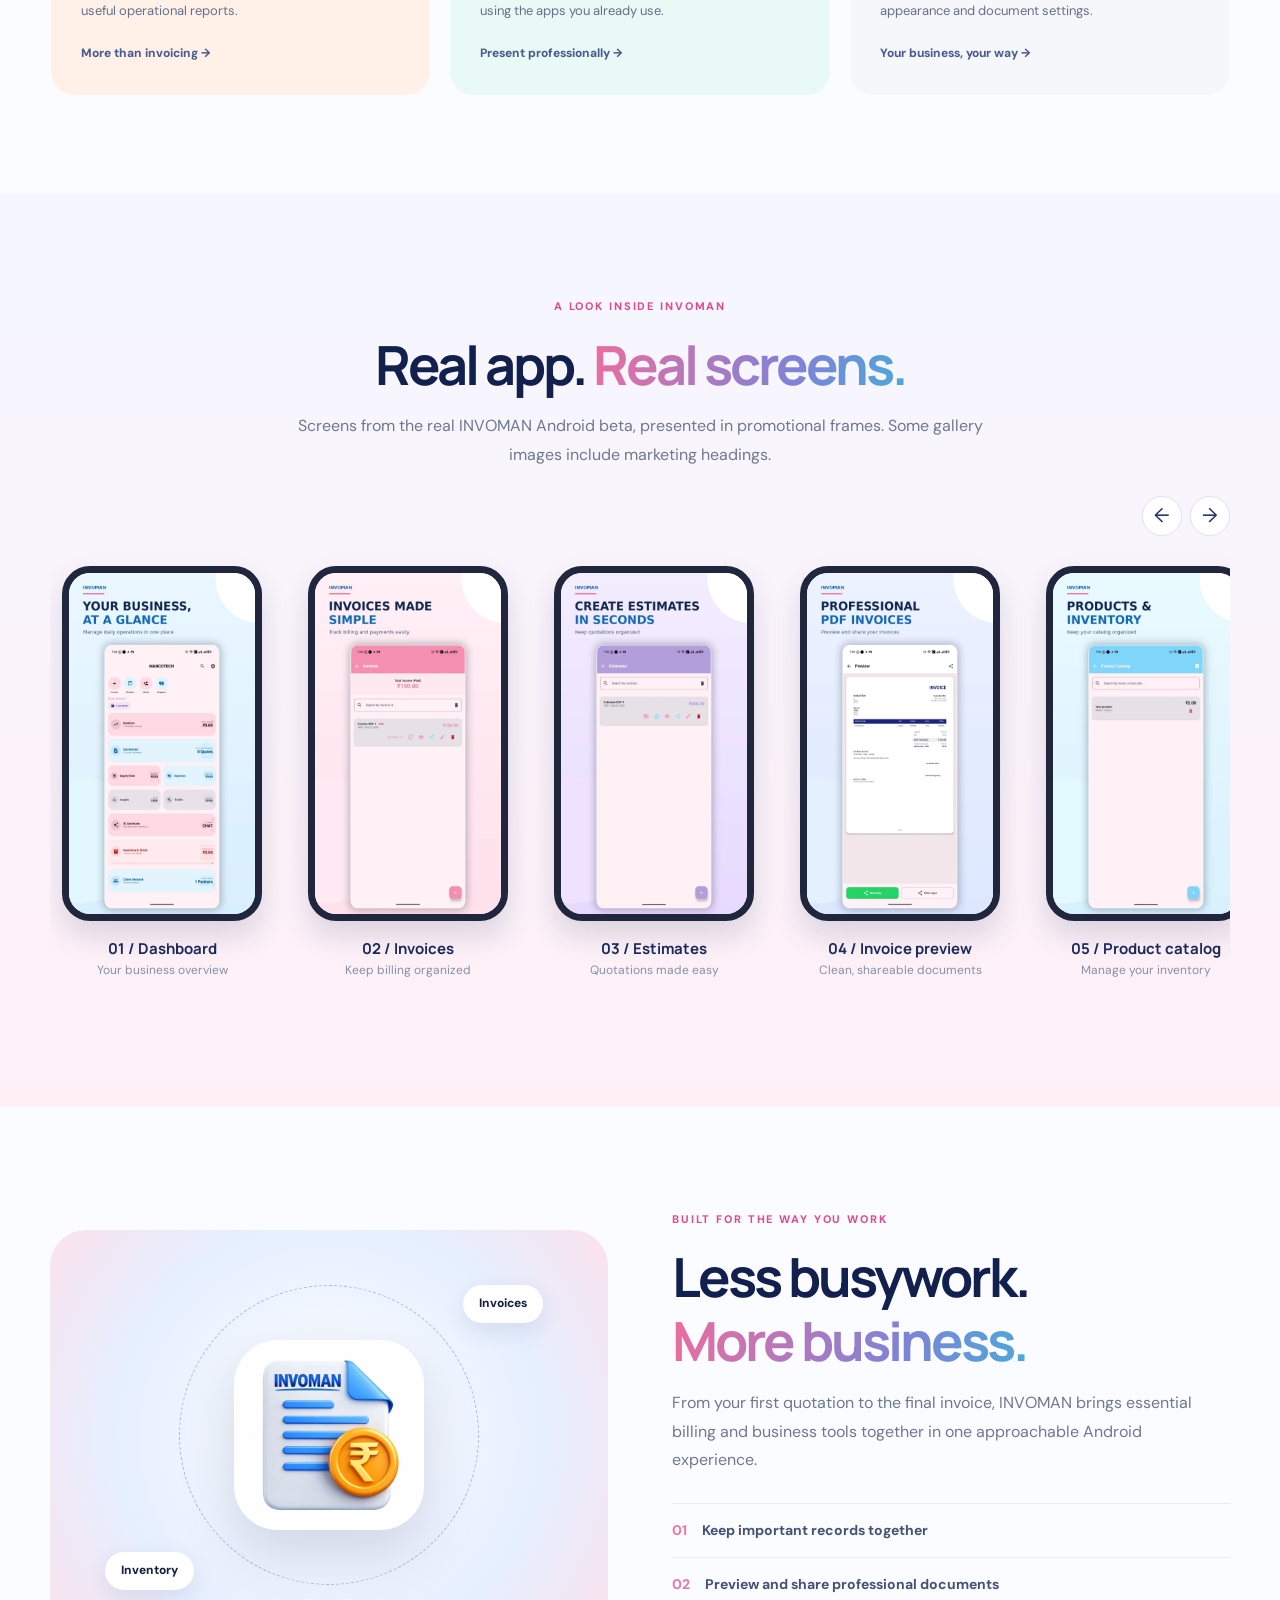
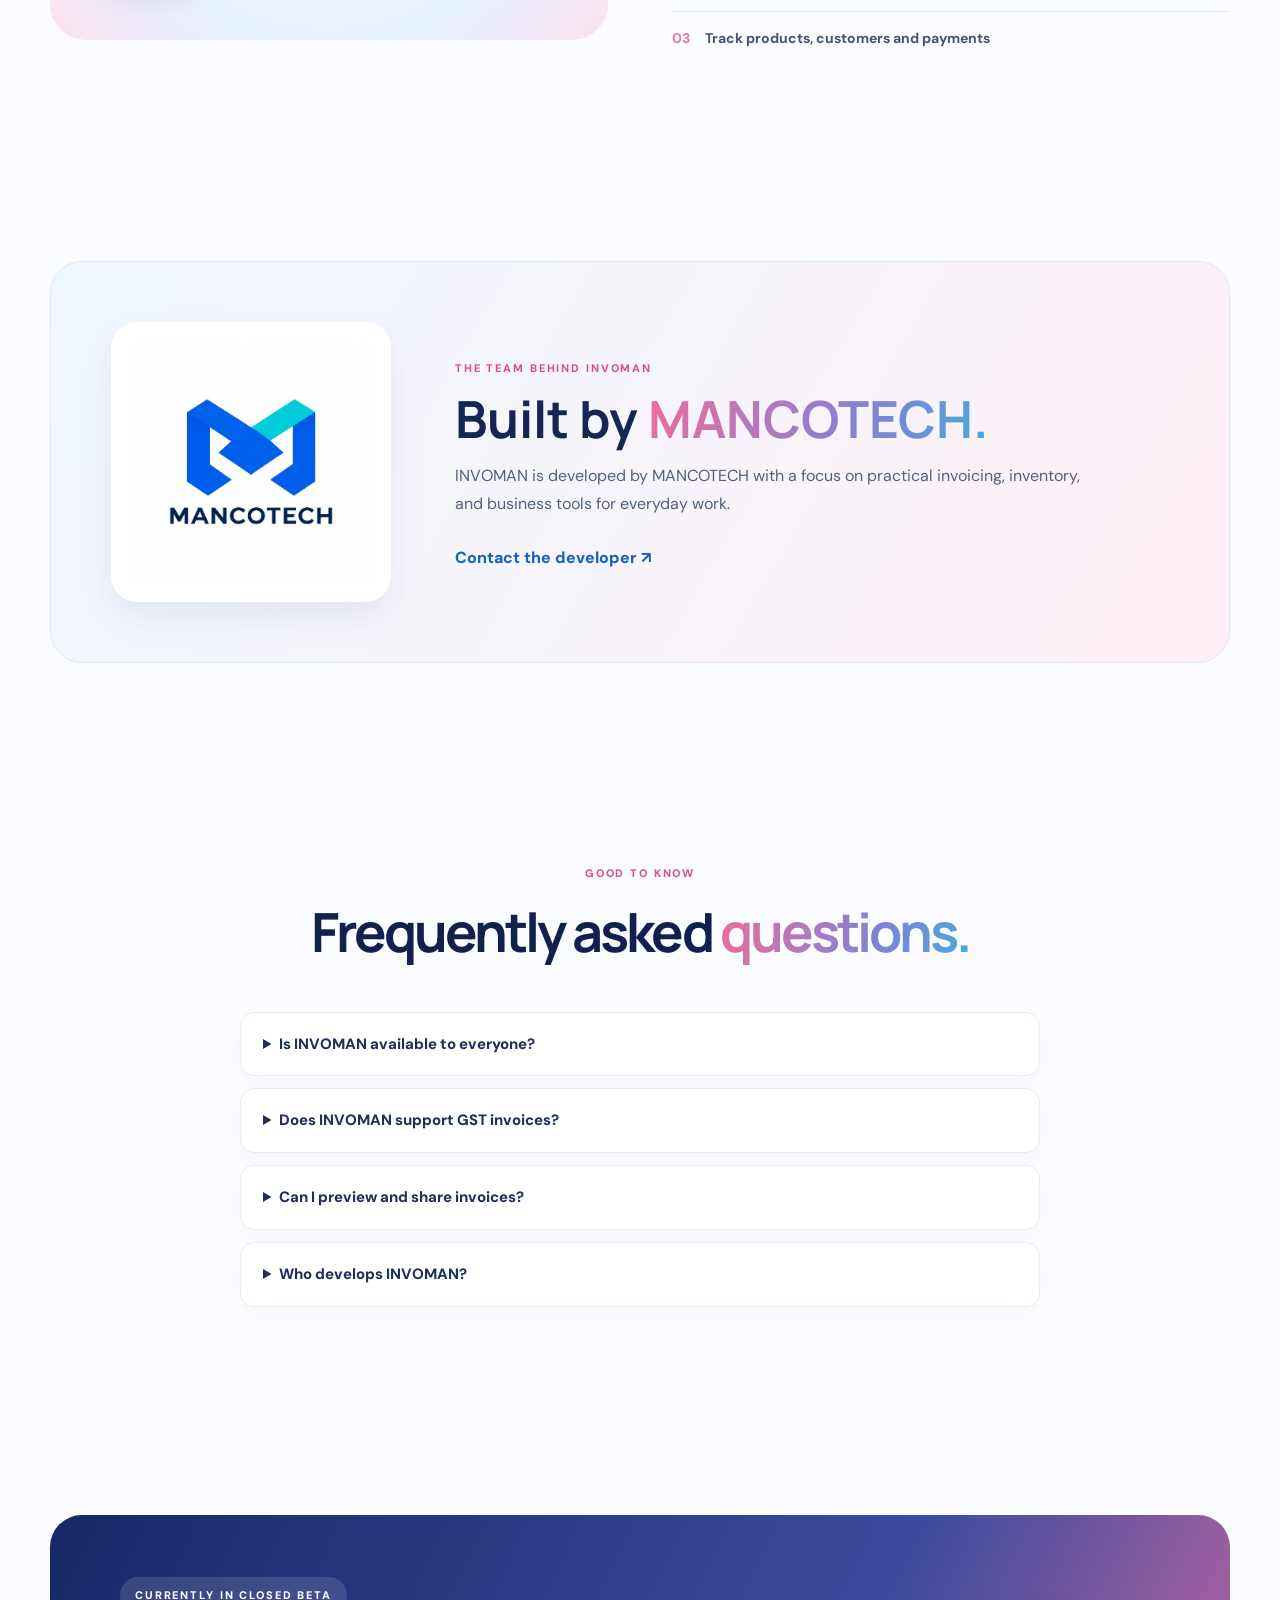
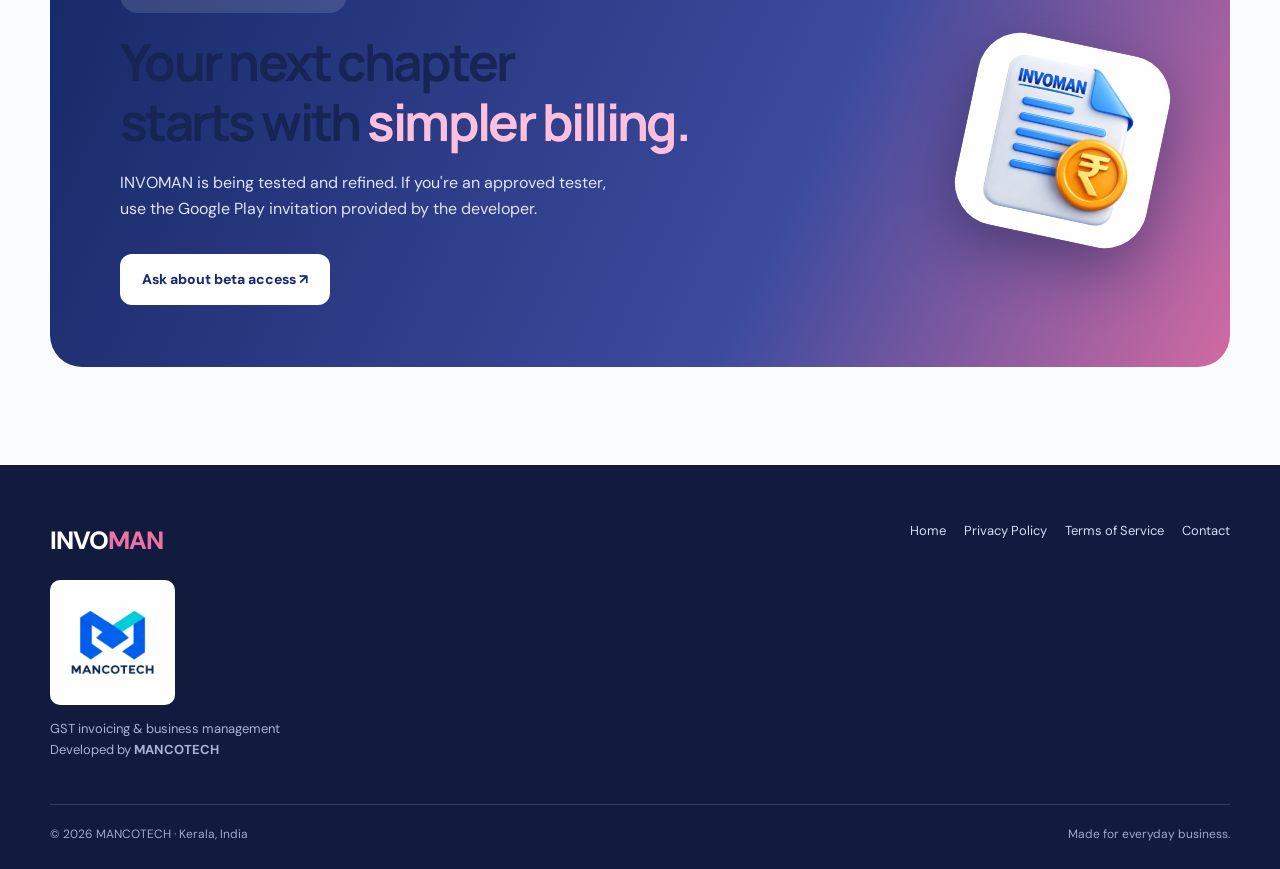
==== commit 82bc0a55: "Add files via upload" ====
--- a/index.html
+++ b/index.html
@@ -1,5 +1,5 @@
 <!doctype html>
-<html lang="en"><head><meta charset="utf-8"><meta name="viewport" content="width=device-width,initial-scale=1"><meta name="theme-color" content="#0e1534"><meta name="description" content="INVOMAN by MANCOTECH — GST invoices, estimates, inventory and business management in one Android app."><meta property="og:title" content="INVOMAN — Smarter business, simpler billing"><meta property="og:description" content="Invoices, estimates, inventory and business insights in one place."><meta property="og:image" content="assets/invoman-icon.png"><title>INVOMAN | Smart Invoicing & Business Management</title><link rel="icon" href="assets/invoman-icon.png"><link rel="stylesheet" href="style.css"><script defer src="main.js"></script></head>
+<html lang="en"><head><meta charset="utf-8"><meta name="viewport" content="width=device-width,initial-scale=1"><meta name="theme-color" content="#0e1534"><meta name="description" content="INVOMAN by MANCOTECH — GST invoices, estimates, inventory and business management in one Android app."><meta property="og:title" content="INVOMAN — Smarter business, simpler billing"><meta property="og:description" content="Invoices, estimates, inventory and business insights in one place."><meta property="og:image" content="assets/invoman-icon.png"><title>INVOMAN | Smart Invoicing & Business Management</title><link rel="icon" href="assets/invoman-icon.png"><link rel="stylesheet" href="style.css?v=2"><script defer src="main.js"></script></head>
 <body class="landing"><div class="ambient ambient-one"></div><div class="ambient ambient-two"></div>
 <header class="site-header"><div class="wrap header-inner"><a class="brand-link" href="index.html" aria-label="INVOMAN home"><img src="assets/invoman-icon.png" alt="INVOMAN app icon"><span>INVO<span class="brand-pink">MAN</span><small>by <strong>MANCOTECH</strong></small></span></a><a class="maker-logo" href="#developer" aria-label="MANCOTECH developer"><img src="assets/mancotech-logo.webp" alt="MANCOTECH official logo"></a><button class="menu-toggle" aria-label="Open navigation" aria-expanded="false">☰</button><nav class="site-nav" aria-label="Main navigation"><a href="#features">Features</a><a href="#screenshots">App preview</a><a href="#why">Why INVOMAN</a><a href="#faq">FAQ</a><a href="privacy.html">Privacy</a><a class="nav-cta" href="#download">Explore the app ↗</a></nav></div></header>
 <main><section class="hero wrap"><div class="hero-copy"><span class="eyebrow"><span class="pulse"></span> ANDROID APP · CLOSED BETA</span><h1>Run your business.<br><span class="gradient-text">Not your paperwork.</span></h1><p class="hero-desc">Create GST invoices, share estimates, organize products and stay on top of your business — all in one beautifully simple workspace.</p><div class="hero-actions"><a class="btn btn-primary" href="#screenshots">Explore app screens <span>↗</span></a><a class="btn btn-outline" href="#features">See what’s inside <span>↓</span></a></div><div class="hero-trust"><span>✦ Built for Indian businesses</span><span>✦ Designed for everyday billing</span></div></div><div class="hero-art" aria-label="INVOMAN app preview"><div class="hero-glow"></div><div class="floating-chip chip-top">✦ Your business, organized</div><div class="phone phone-main"><img src="assets/screenshots/dashboard.webp" alt="Actual INVOMAN dashboard screenshot"></div><div class="phone phone-side"><img src="assets/screenshots/invoices.webp" alt="Actual INVOMAN invoice list screenshot"></div><div class="floating-chip chip-bottom">✓ Invoices & estimates</div></div></section>
--- a/style.css
+++ b/style.css
@@ -12,3 +12,85 @@
 .footer-maker-logo{display:block;width:125px;height:auto;margin:18px 0 10px;border-radius:10px;background:#fff}
 @media(max-width:900px){.maker-logo{width:80px;height:45px}.developer-card{grid-template-columns:1fr}.developer-logo{max-width:230px}}
 @media(max-width:440px){.maker-logo{width:66px;height:40px;padding:2px}.developer-card{border-radius:22px}}
+
+/* Responsive alignment patch — 2026-10-26 */
+html{scroll-padding-top:90px}
+body.landing .wrap{width:min(1180px,calc(100% - 48px))}
+body.landing .header-inner{min-width:0;gap:18px}
+body.landing .brand-link{flex-shrink:0;white-space:nowrap}
+body.landing .site-nav{margin-left:auto;gap:clamp(10px,1.35vw,22px)}
+body.landing .site-nav a{font-size:12px}
+body.landing .maker-logo{flex-shrink:0}
+.hero{grid-template-columns:minmax(0,1.04fr) minmax(0,.96fr);gap:clamp(20px,3vw,48px)}
+.hero-copy,.hero-art,.why-copy,.developer-card>div{min-width:0}
+.hero h1{font-size:clamp(40px,4.8vw,68px);overflow-wrap:normal}
+.hero-art{width:100%;min-width:0;isolation:isolate}
+.hero-glow{max-width:100%}
+.phone{aspect-ratio:9/16;height:auto;box-sizing:border-box}
+.phone-main{width:clamp(185px,20vw,238px);right:12%}
+.phone-side{width:clamp(146px,16vw,185px);left:4%;top:90px}
+.phone img,.screen-phone img{object-fit:fill}
+.screen-phone{aspect-ratio:9/16;width:200px;height:auto;box-sizing:border-box}
+.screen-card{min-width:0}
+.gallery-track{overscroll-behavior-inline:contain}
+.why-section{gap:clamp(25px,5vw,75px)}
+.download-panel>div{min-width:0}
+.download-panel h2{overflow-wrap:break-word}
+.footer-bottom{gap:18px;flex-wrap:wrap}
+@media(max-width:1180px){
+ body.landing .header-inner{gap:13px}
+ body.landing .maker-logo{display:none}
+ body.landing .site-nav{gap:13px}
+}
+@media(max-width:860px){
+ body.landing .site-nav{display:none;position:absolute;top:70px;left:0;right:0;margin:0;padding:20px 24px;background:white;box-shadow:0 20px 30px #16265a1b;flex-direction:column;align-items:stretch;gap:18px}
+ body.landing .site-nav.open{display:flex}
+ body.landing .menu-toggle{display:block;margin-left:auto}
+ body.landing .header-inner{height:70px}
+ .hero{grid-template-columns:minmax(0,1fr);gap:12px;padding-top:55px;padding-bottom:65px}
+ .hero-copy{max-width:660px;margin-inline:auto;text-align:center}
+ .hero-desc{margin-inline:auto}
+ .hero-actions,.hero-trust{justify-content:center}
+ .hero-art{max-width:550px;height:510px;margin:15px auto 0}
+ .phone-main{width:220px;right:15%}
+ .phone-side{width:175px;left:9%;top:80px}
+ .chip-top{right:2%}.chip-bottom{left:3%}
+ .why-section{grid-template-columns:1fr;gap:34px}
+ .why-art{max-width:640px;width:100%;margin:auto}
+}
+@media(max-width:600px){
+ body.landing .wrap{width:calc(100% - 32px)}
+ .hero{padding-top:38px;padding-bottom:44px}
+ .hero h1{font-size:clamp(36px,9vw,52px);letter-spacing:-.045em;margin:22px 0 14px}
+ .hero-desc{font-size:15px;line-height:1.7}
+ .hero-art{height:410px;max-width:400px;margin-top:22px}
+ .phone{border-width:6px;border-radius:26px}
+ .phone-main{width:min(49%,190px);right:11%}
+ .phone-side{width:min(38%,145px);left:7%;top:60px}
+ .floating-chip{font-size:10px;padding:9px 11px}
+ .chip-top{top:12px;right:0}
+ .chip-bottom{bottom:8px;left:0}
+ .hero-glow{width:100%;height:350px}
+ .section{padding-top:58px;padding-bottom:58px}
+ .section-heading{margin-bottom:30px}
+ .section-heading h2,.why-copy h2{font-size:clamp(29px,8vw,40px)}
+ .strip-inner{gap:10px 18px;text-align:center;justify-content:center}
+ .screen-card{flex:0 0 185px}
+ .screen-phone{width:166px}
+ .gallery-track{gap:12px}
+ .why-art{height:300px;border-radius:24px}
+ .why-art img{width:150px;height:150px;border-radius:32px}
+ .orbit-label.top{right:20px}.orbit-label.bottom{left:20px}
+ .developer-card{padding:24px;gap:22px}
+ .download-panel{padding:32px 23px;border-radius:23px}
+ .download-panel h2{font-size:clamp(28px,8vw,40px)}
+ .footer-bottom{display:flex;flex-direction:column;gap:5px}
+}
+@media(max-width:380px){
+ .brand-link{font-size:19px}
+ .hero-art{height:360px}
+ .phone-main{width:174px;right:5%}
+ .phone-side{width:133px;left:1%;top:55px}
+ .chip-top{right:0;top:0}.chip-bottom{bottom:0}
+ .btn{padding:12px 15px;font-size:12px}
+}
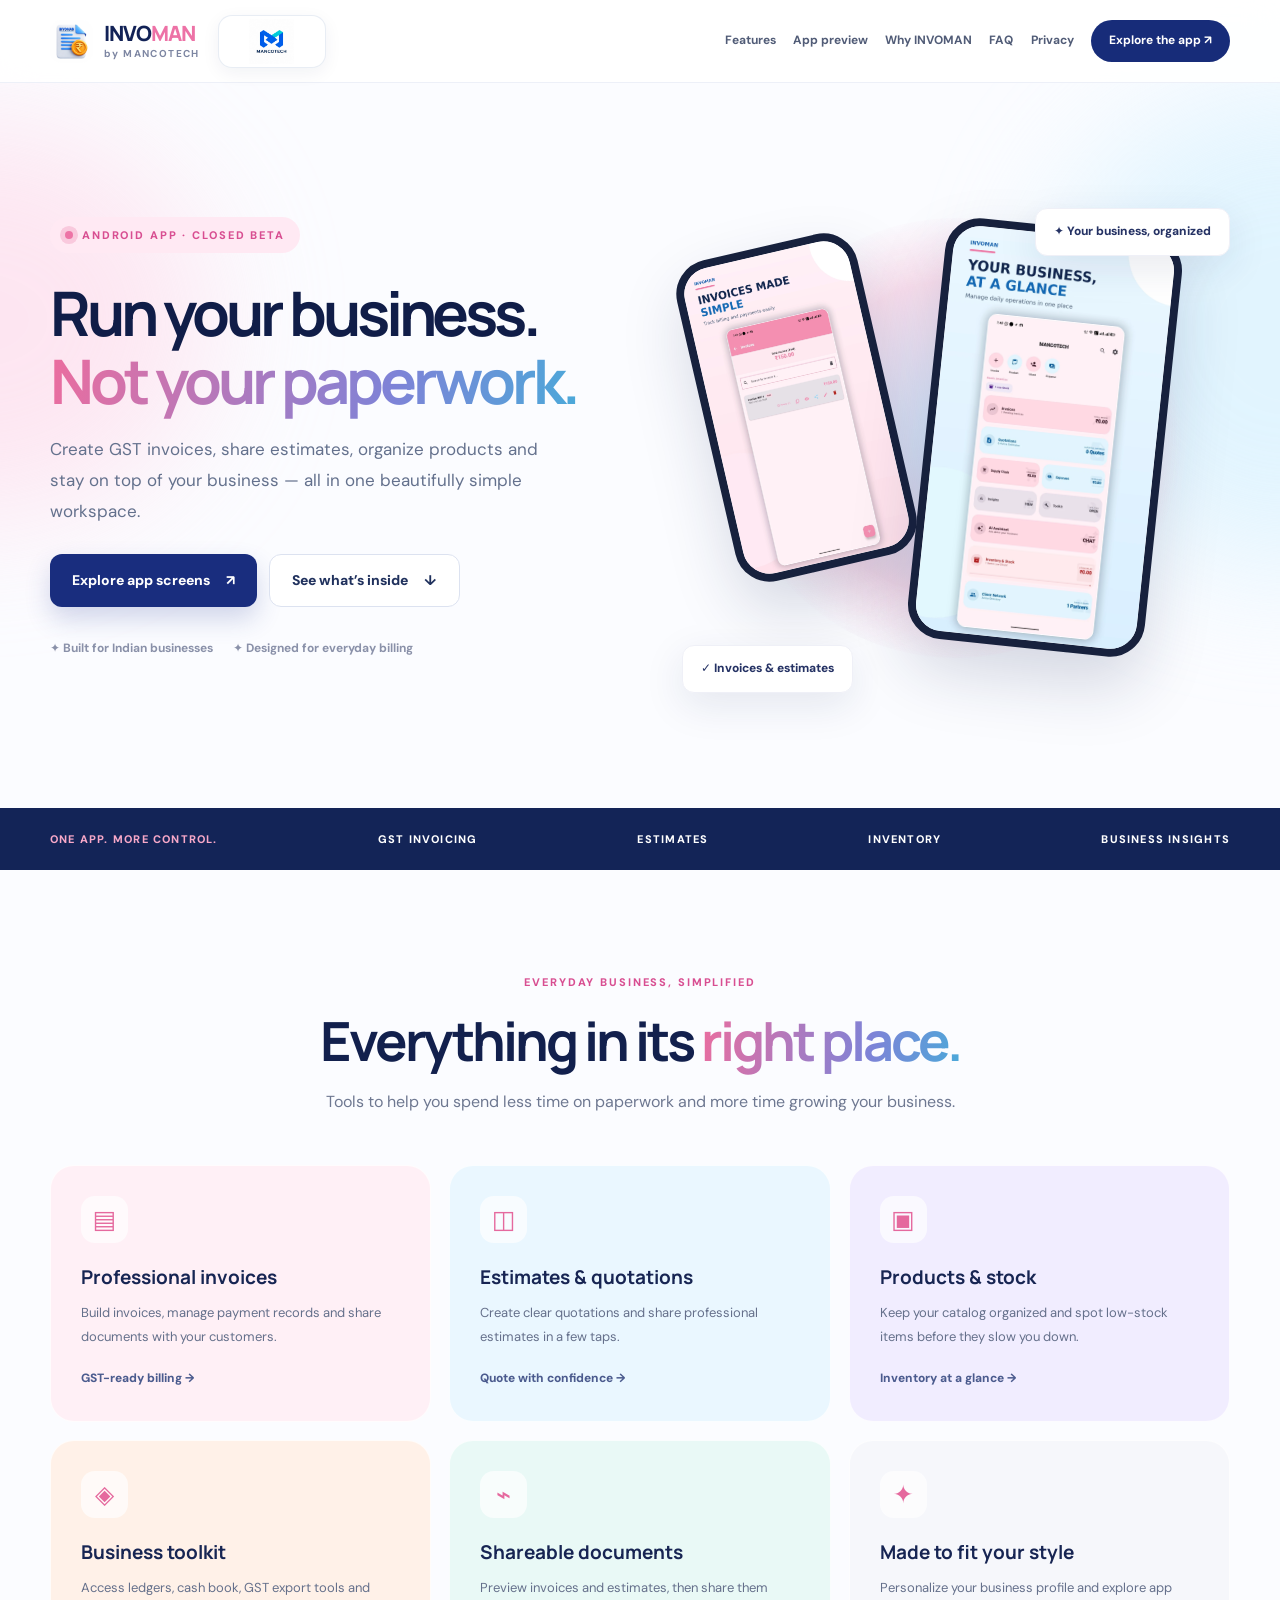
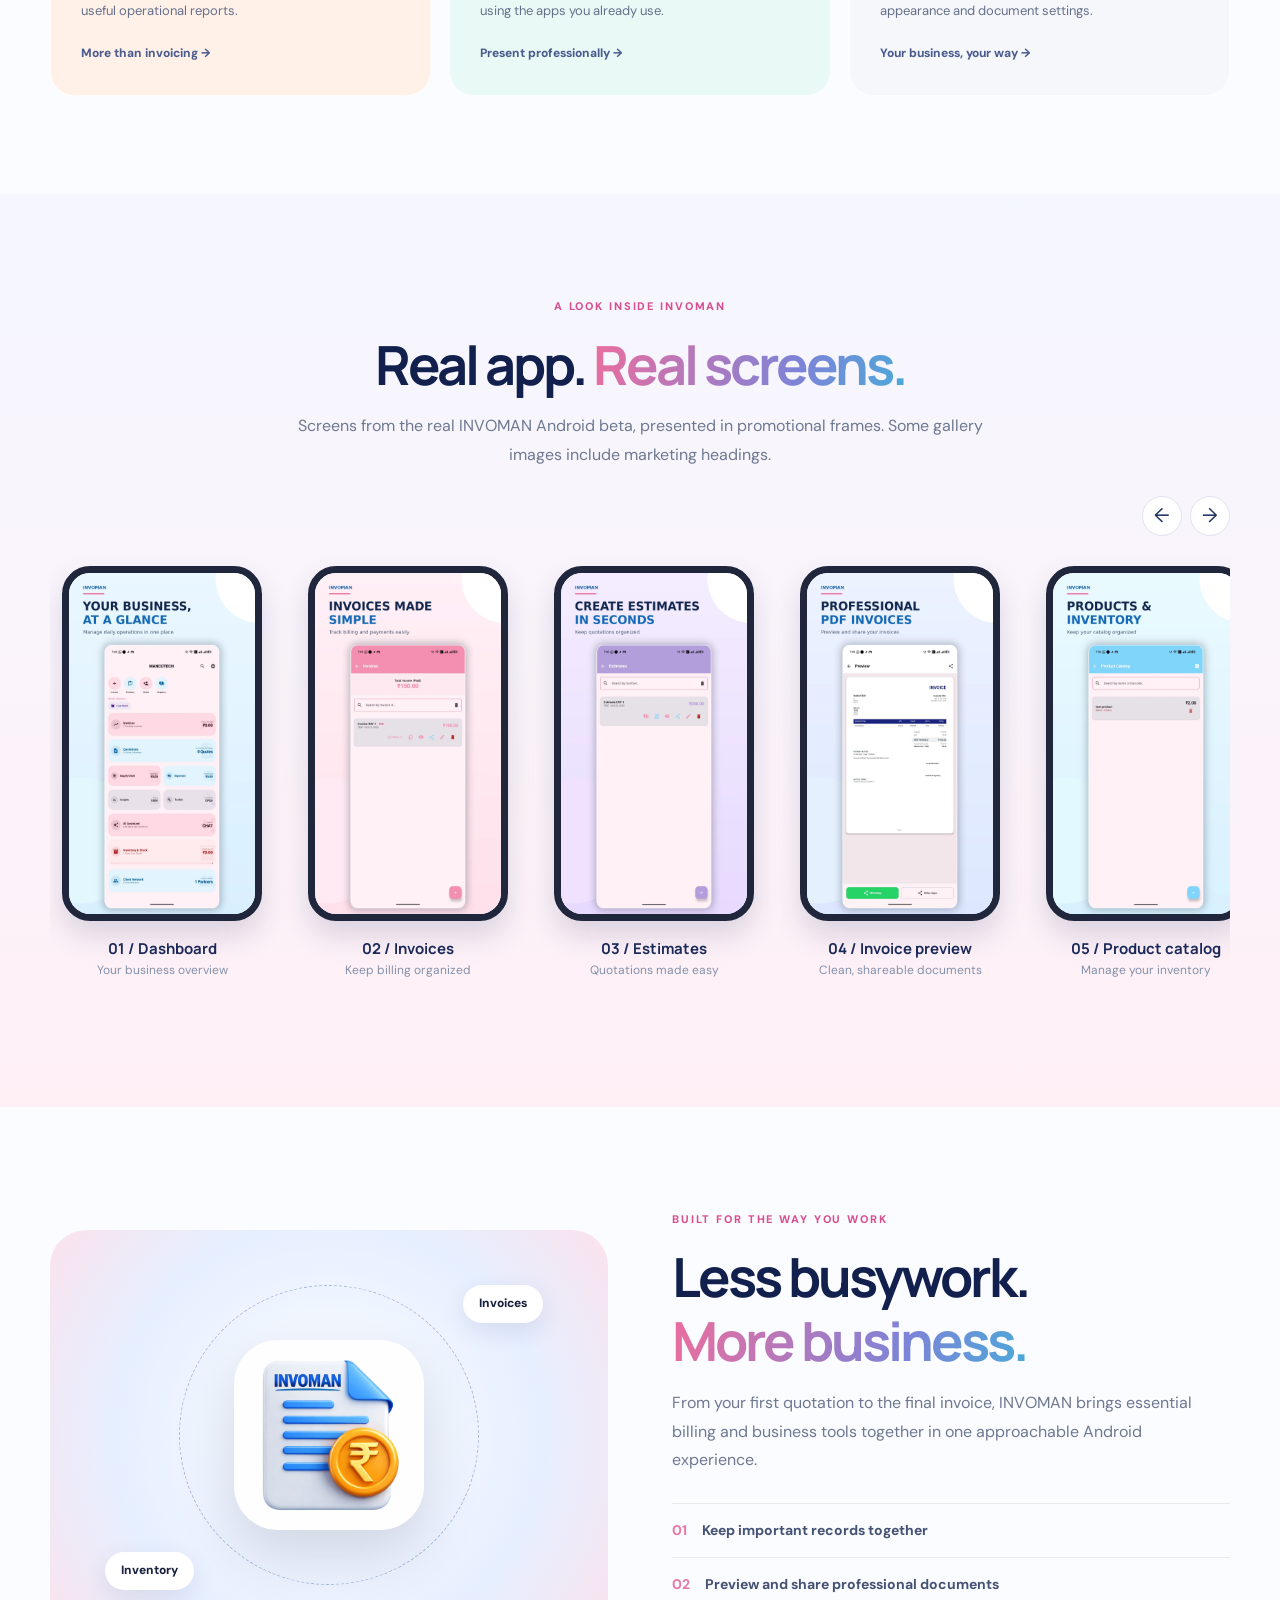
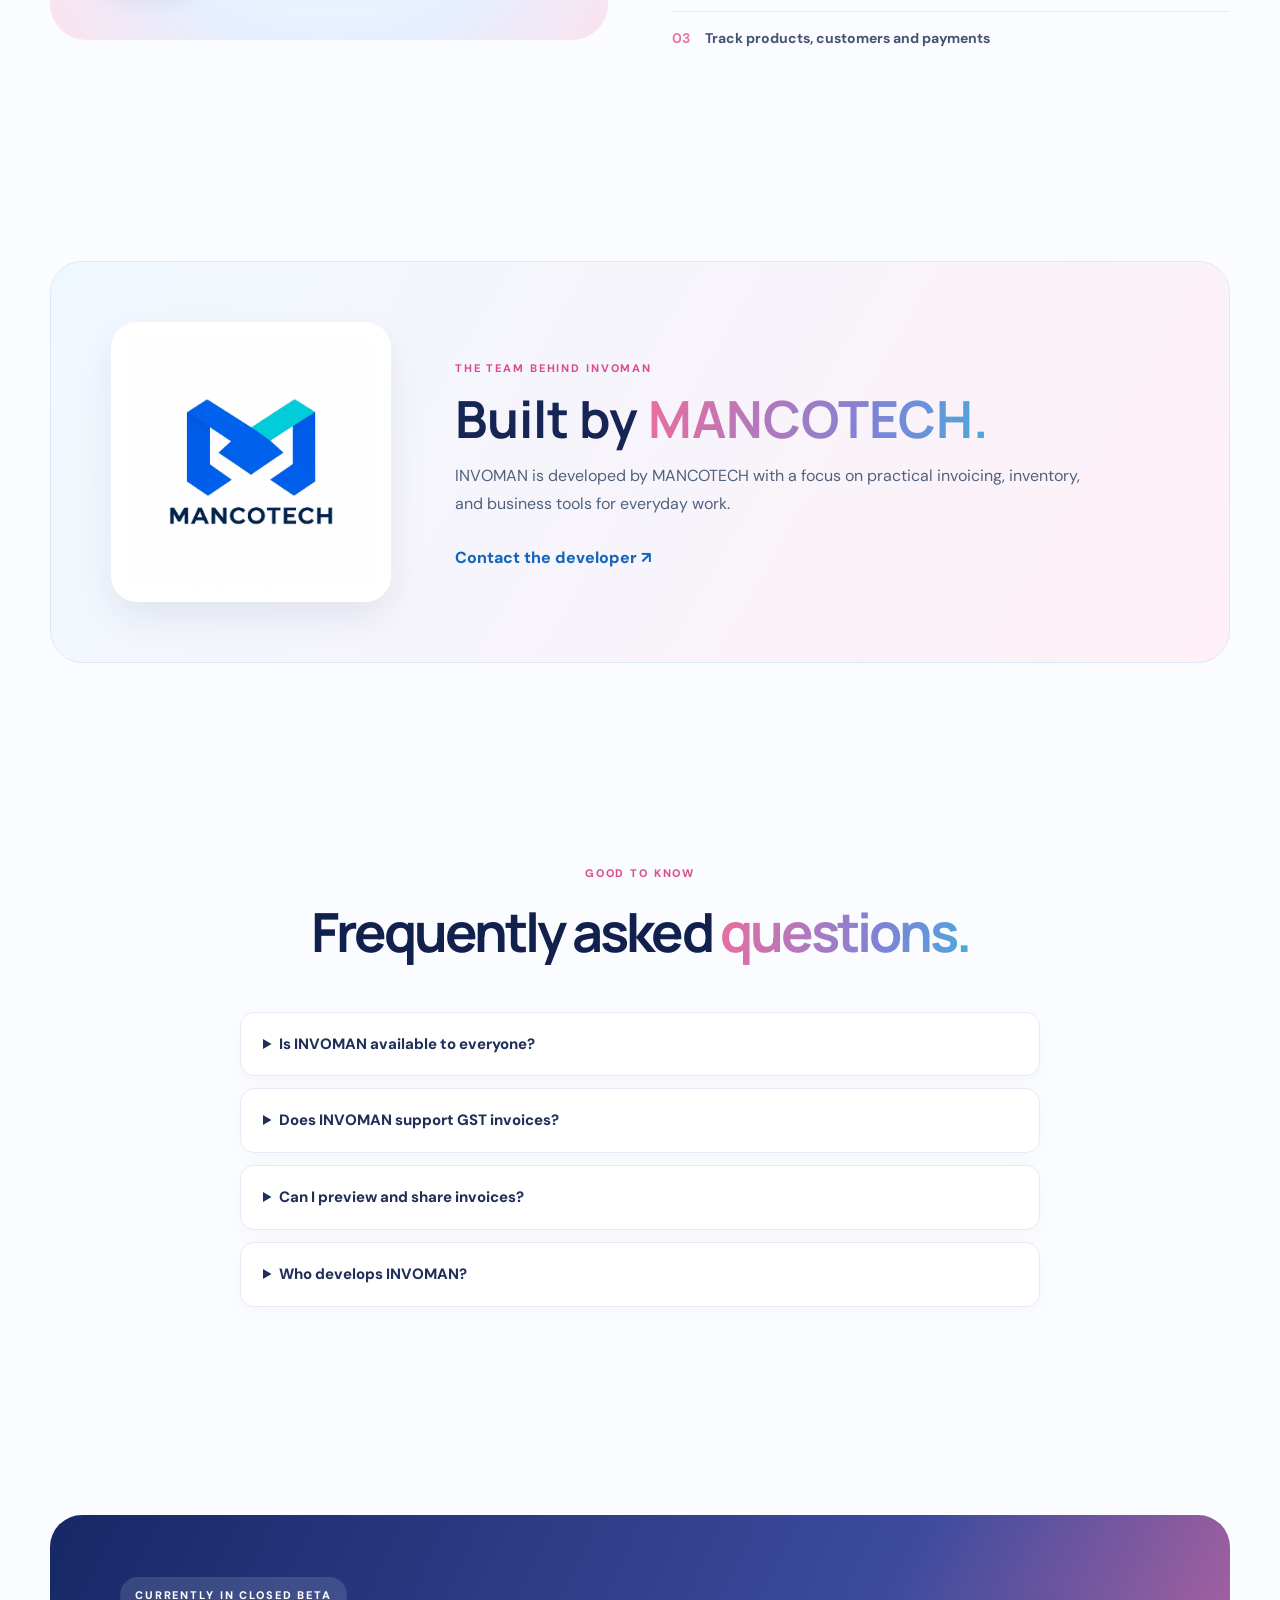
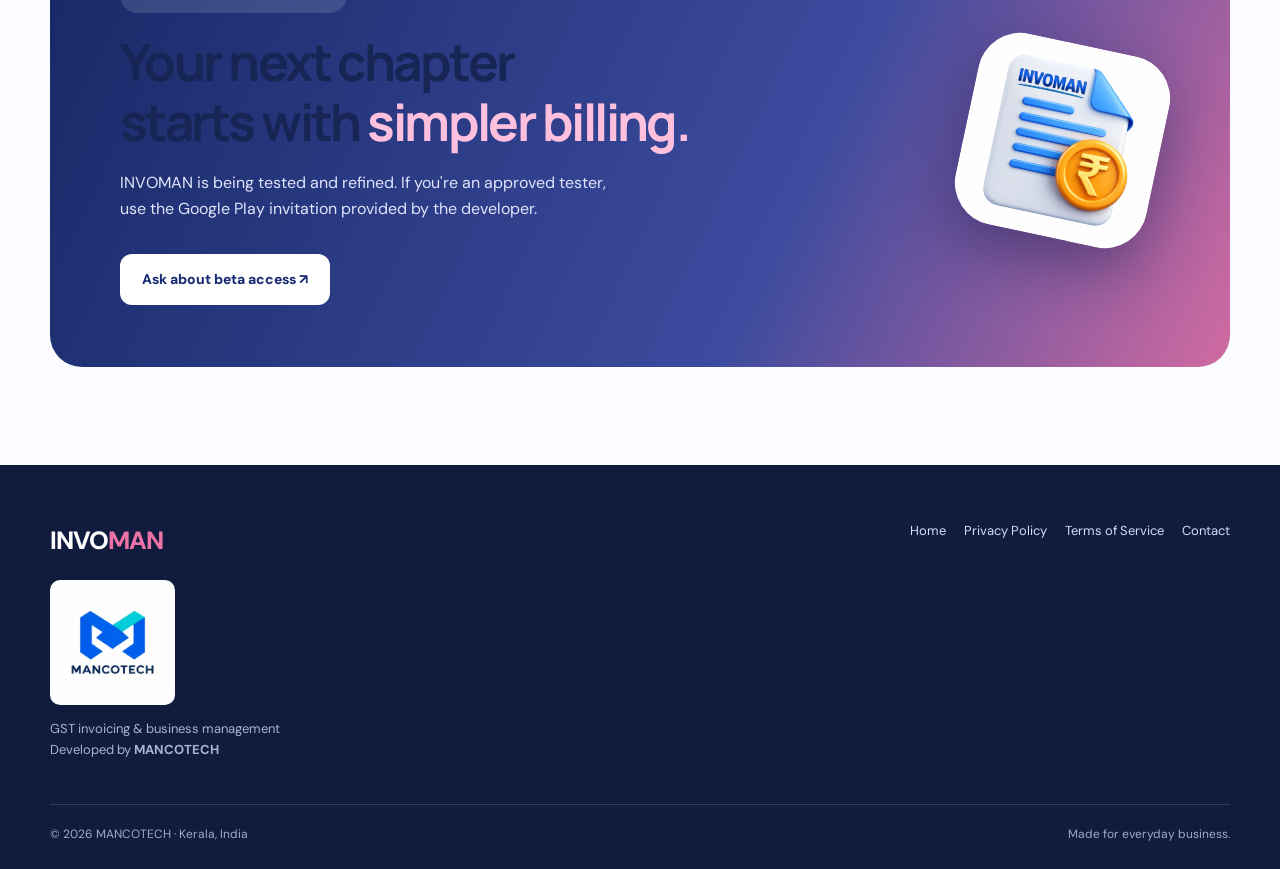
==== commit eb93e380: "Add files via upload" ====
--- a/index.html
+++ b/index.html
@@ -1,5 +1,5 @@
 <!doctype html>
-<html lang="en"><head><meta charset="utf-8"><meta name="viewport" content="width=device-width,initial-scale=1"><meta name="theme-color" content="#0e1534"><meta name="description" content="INVOMAN by MANCOTECH — GST invoices, estimates, inventory and business management in one Android app."><meta property="og:title" content="INVOMAN — Smarter business, simpler billing"><meta property="og:description" content="Invoices, estimates, inventory and business insights in one place."><meta property="og:image" content="assets/invoman-icon.png"><title>INVOMAN | Smart Invoicing & Business Management</title><link rel="icon" href="assets/invoman-icon.png"><link rel="stylesheet" href="style.css?v=2"><script defer src="main.js"></script></head>
+<html lang="en"><head><meta charset="utf-8"><meta name="viewport" content="width=device-width,initial-scale=1"><meta name="theme-color" content="#0e1534"><meta name="description" content="INVOMAN by MANCOTECH — GST invoices, estimates, inventory and business management in one Android app."><meta property="og:title" content="INVOMAN — Smarter business, simpler billing"><meta property="og:description" content="Invoices, estimates, inventory and business insights in one place."><meta property="og:image" content="assets/invoman-icon.png"><title>INVOMAN | Smart Invoicing & Business Management</title><link rel="icon" href="assets/invoman-icon.png"><link rel="stylesheet" href="style.css?v=3"><script defer src="main.js?v=3"></script></head>
 <body class="landing"><div class="ambient ambient-one"></div><div class="ambient ambient-two"></div>
 <header class="site-header"><div class="wrap header-inner"><a class="brand-link" href="index.html" aria-label="INVOMAN home"><img src="assets/invoman-icon.png" alt="INVOMAN app icon"><span>INVO<span class="brand-pink">MAN</span><small>by <strong>MANCOTECH</strong></small></span></a><a class="maker-logo" href="#developer" aria-label="MANCOTECH developer"><img src="assets/mancotech-logo.webp" alt="MANCOTECH official logo"></a><button class="menu-toggle" aria-label="Open navigation" aria-expanded="false">☰</button><nav class="site-nav" aria-label="Main navigation"><a href="#features">Features</a><a href="#screenshots">App preview</a><a href="#why">Why INVOMAN</a><a href="#faq">FAQ</a><a href="privacy.html">Privacy</a><a class="nav-cta" href="#download">Explore the app ↗</a></nav></div></header>
 <main><section class="hero wrap"><div class="hero-copy"><span class="eyebrow"><span class="pulse"></span> ANDROID APP · CLOSED BETA</span><h1>Run your business.<br><span class="gradient-text">Not your paperwork.</span></h1><p class="hero-desc">Create GST invoices, share estimates, organize products and stay on top of your business — all in one beautifully simple workspace.</p><div class="hero-actions"><a class="btn btn-primary" href="#screenshots">Explore app screens <span>↗</span></a><a class="btn btn-outline" href="#features">See what’s inside <span>↓</span></a></div><div class="hero-trust"><span>✦ Built for Indian businesses</span><span>✦ Designed for everyday billing</span></div></div><div class="hero-art" aria-label="INVOMAN app preview"><div class="hero-glow"></div><div class="floating-chip chip-top">✦ Your business, organized</div><div class="phone phone-main"><img src="assets/screenshots/dashboard.webp" alt="Actual INVOMAN dashboard screenshot"></div><div class="phone phone-side"><img src="assets/screenshots/invoices.webp" alt="Actual INVOMAN invoice list screenshot"></div><div class="floating-chip chip-bottom">✓ Invoices & estimates</div></div></section>
--- a/style.css
+++ b/style.css
@@ -94,3 +94,20 @@
  .chip-top{right:0;top:0}.chip-bottom{bottom:0}
  .btn{padding:12px 15px;font-size:12px}
 }
+
+
+/* Progressive scroll effects: visible by default; enhanced only with JS. */
+html{scroll-behavior:smooth;scroll-padding-top:88px}
+@media (prefers-reduced-motion: no-preference){
+ .motion-ready .reveal{opacity:0;transform:translate3d(0,28px,0);transition:opacity .75s ease,transform .75s cubic-bezier(.2,.75,.25,1);transition-delay:var(--reveal-delay,0ms);will-change:opacity,transform}
+ .motion-ready .reveal.is-visible{opacity:1;transform:translate3d(0,0,0);will-change:auto}
+ .motion-ready .reveal.from-left{transform:translate3d(-30px,0,0)}
+ .motion-ready .reveal.from-right{transform:translate3d(30px,0,0)}
+ .motion-ready .reveal.from-left.is-visible,.motion-ready .reveal.from-right.is-visible{transform:translate3d(0,0,0)}
+ .feature-card,.screen-card{transition:transform .35s ease,box-shadow .35s ease}
+ .feature-card:hover,.screen-card:hover{transform:translateY(-7px)}
+ .hero-art .phone-main{animation:heroFloat 7s ease-in-out infinite}
+ .hero-art .phone-side{animation:heroFloat 8s ease-in-out infinite reverse}
+ @keyframes heroFloat{0%,100%{translate:0 0}50%{translate:0 -10px}}
+}
+@media(prefers-reduced-motion:reduce){html{scroll-behavior:auto!important}*,*::before,*::after{animation-duration:.01ms!important;animation-iteration-count:1!important;transition-duration:.01ms!important}}
